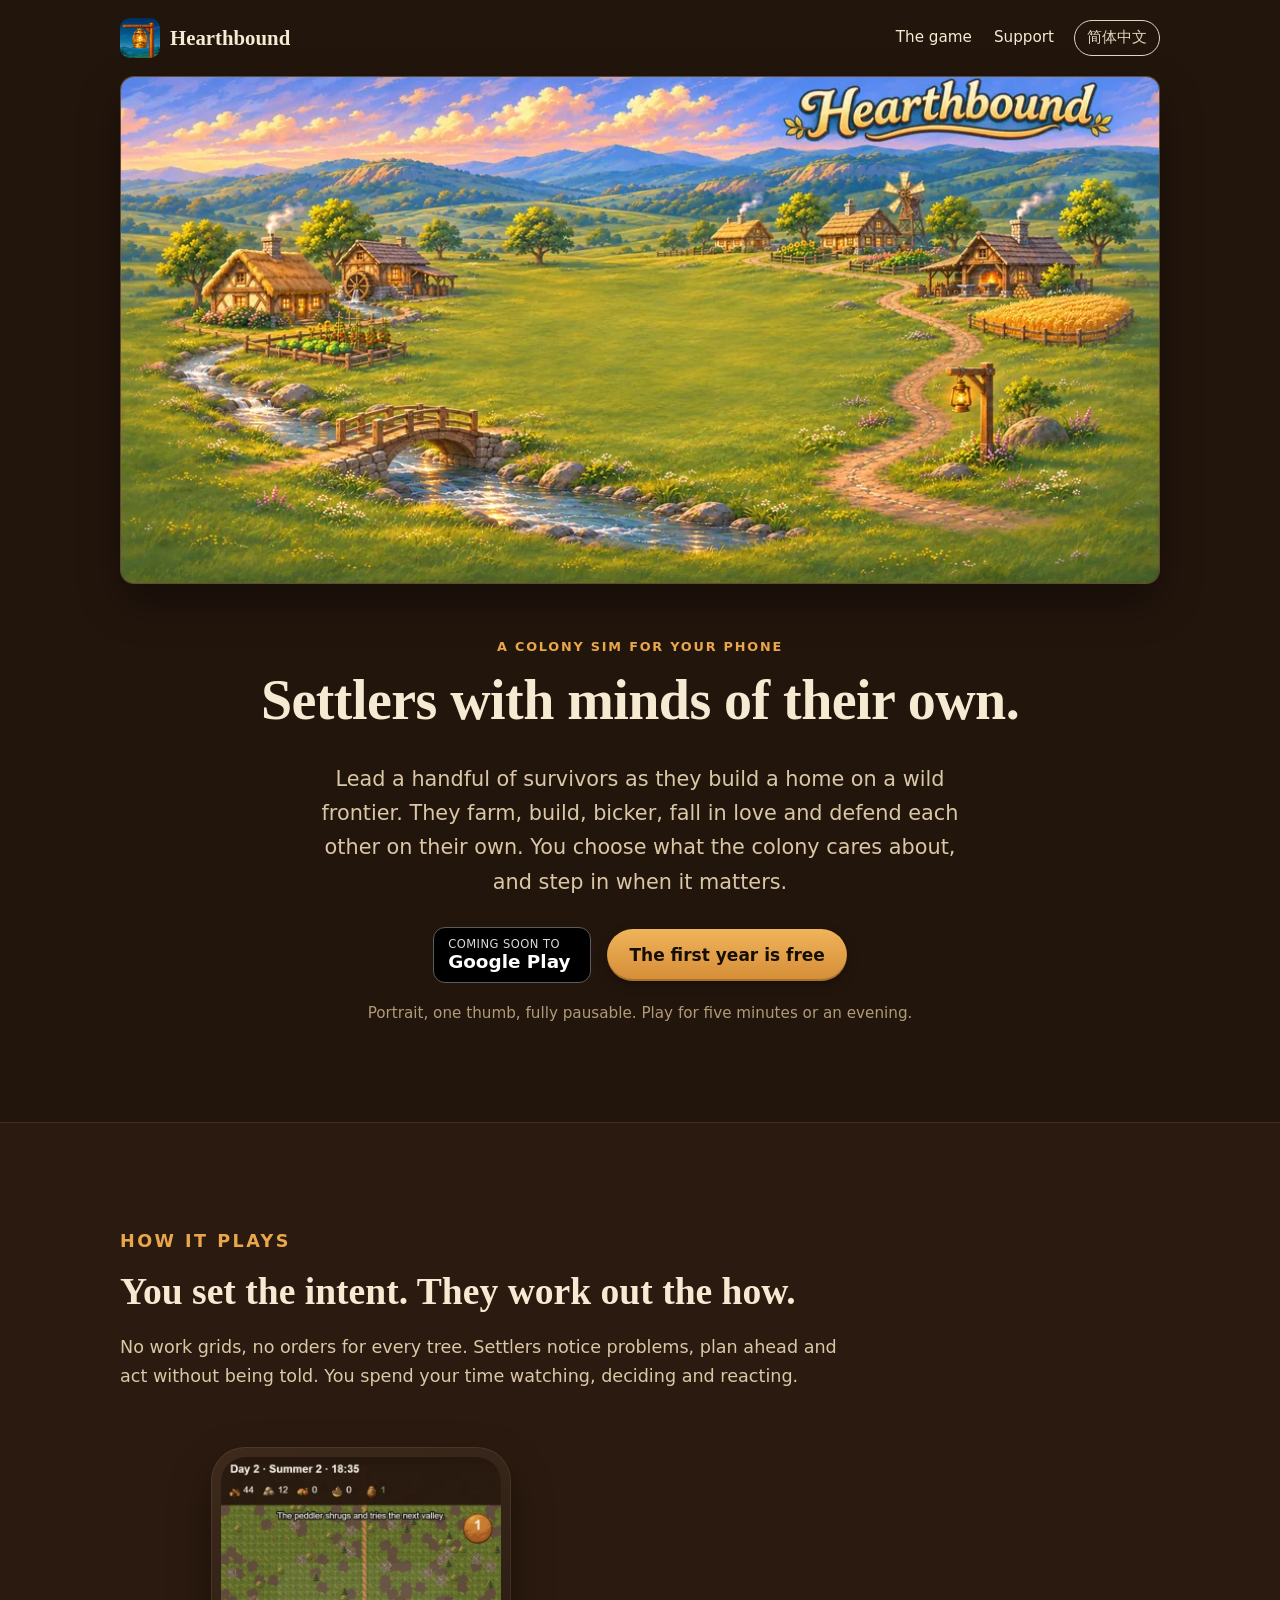
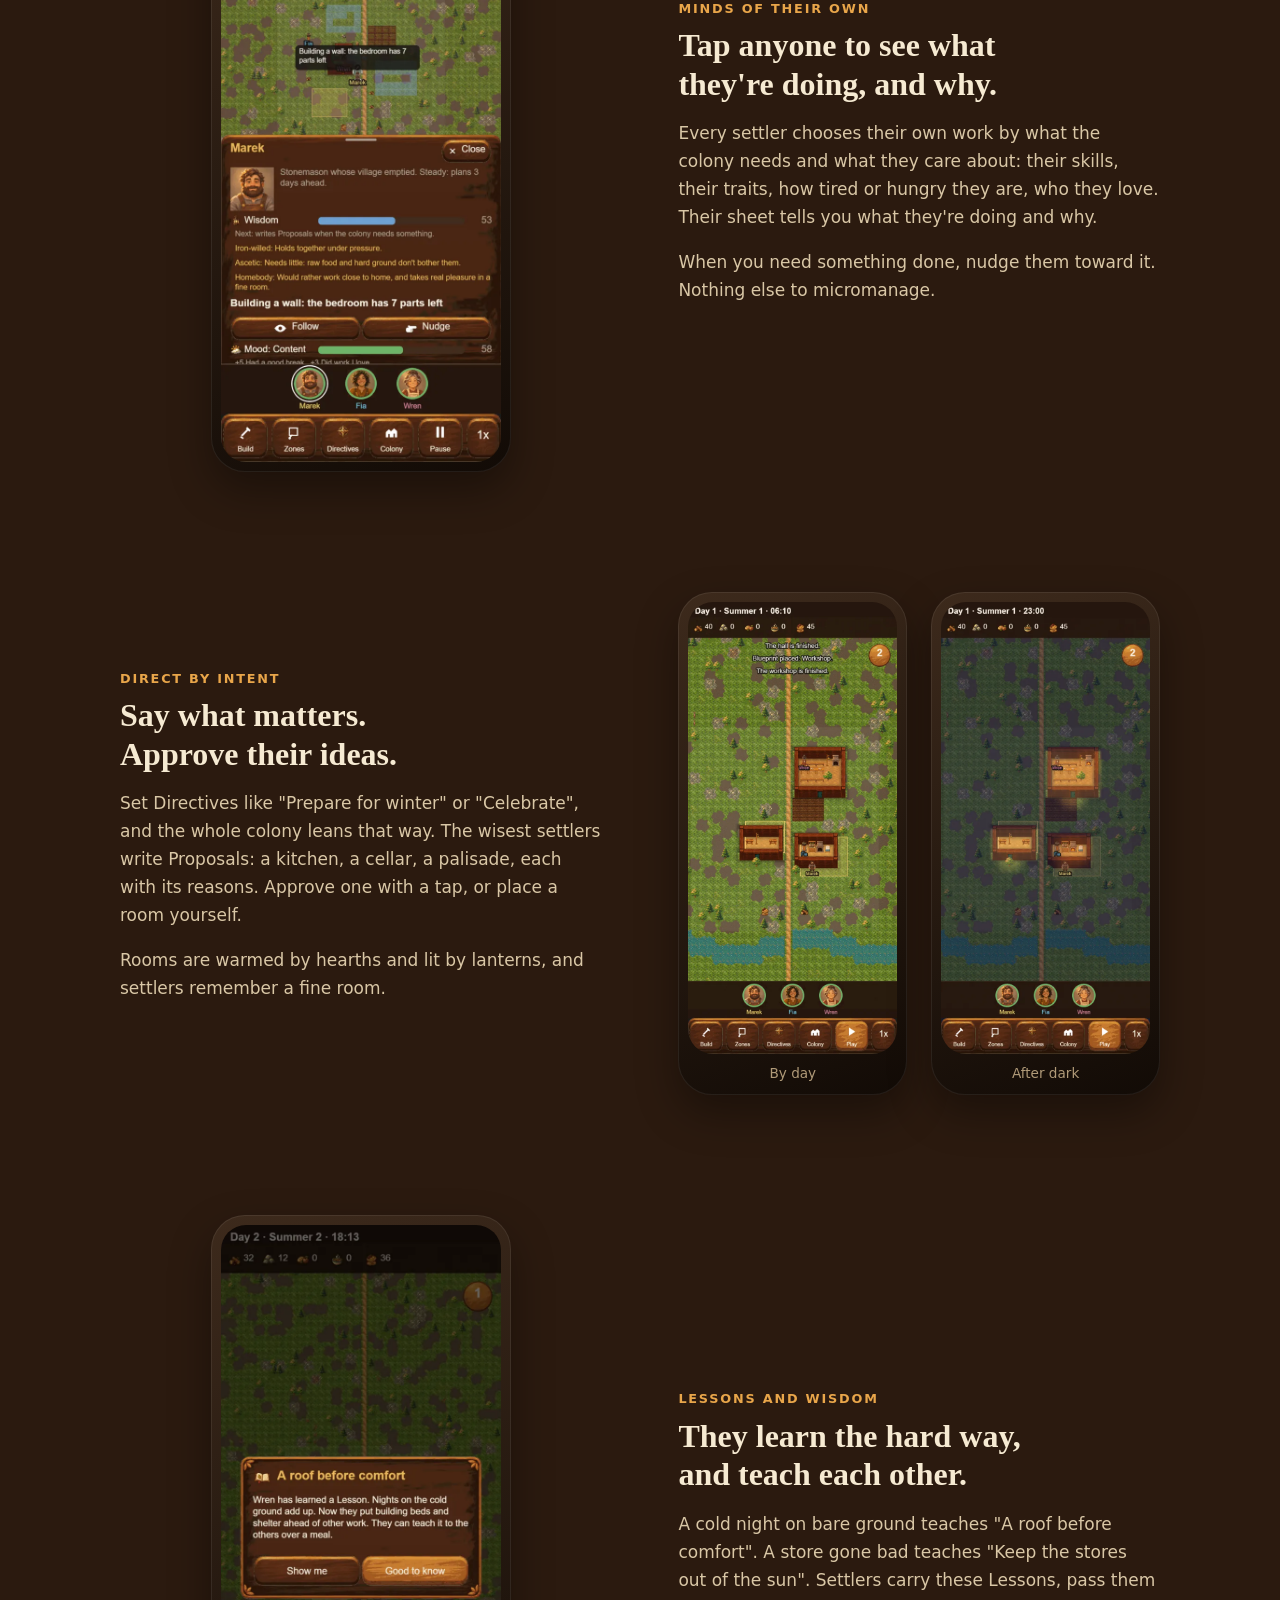
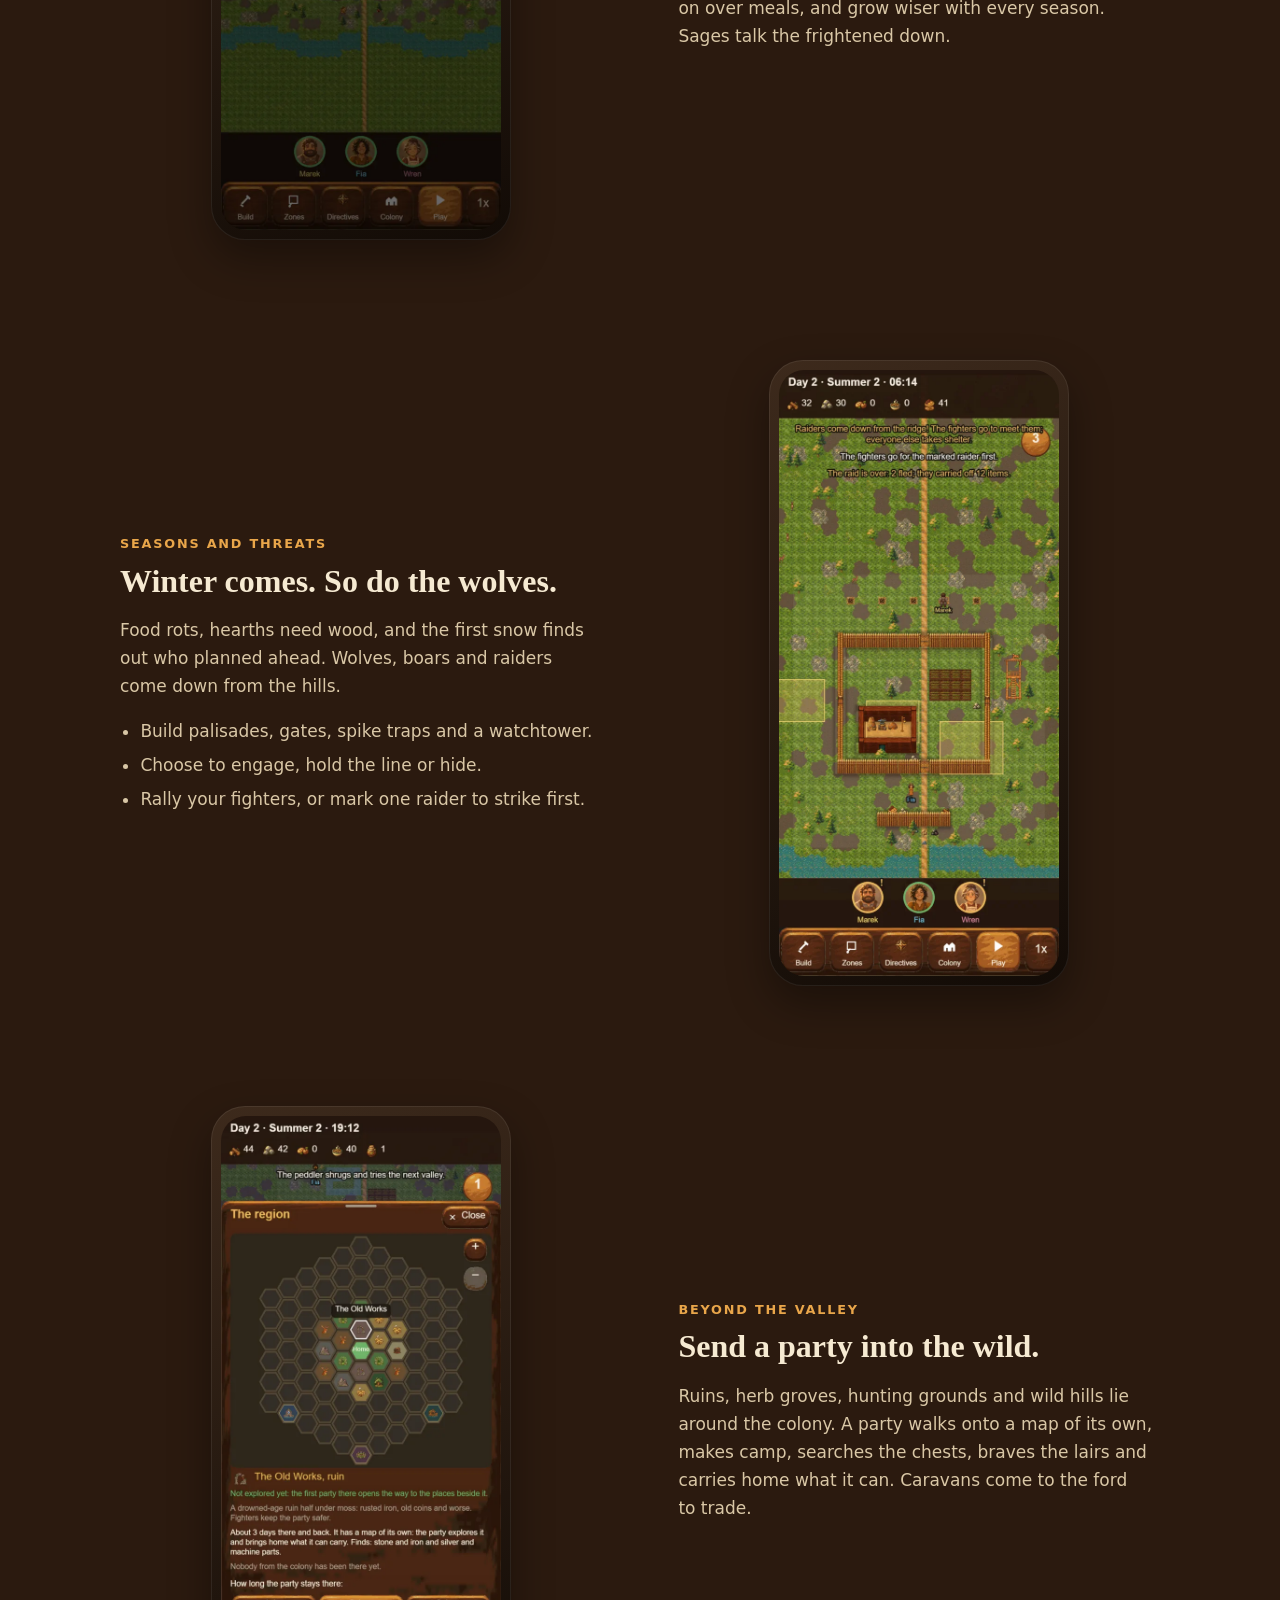
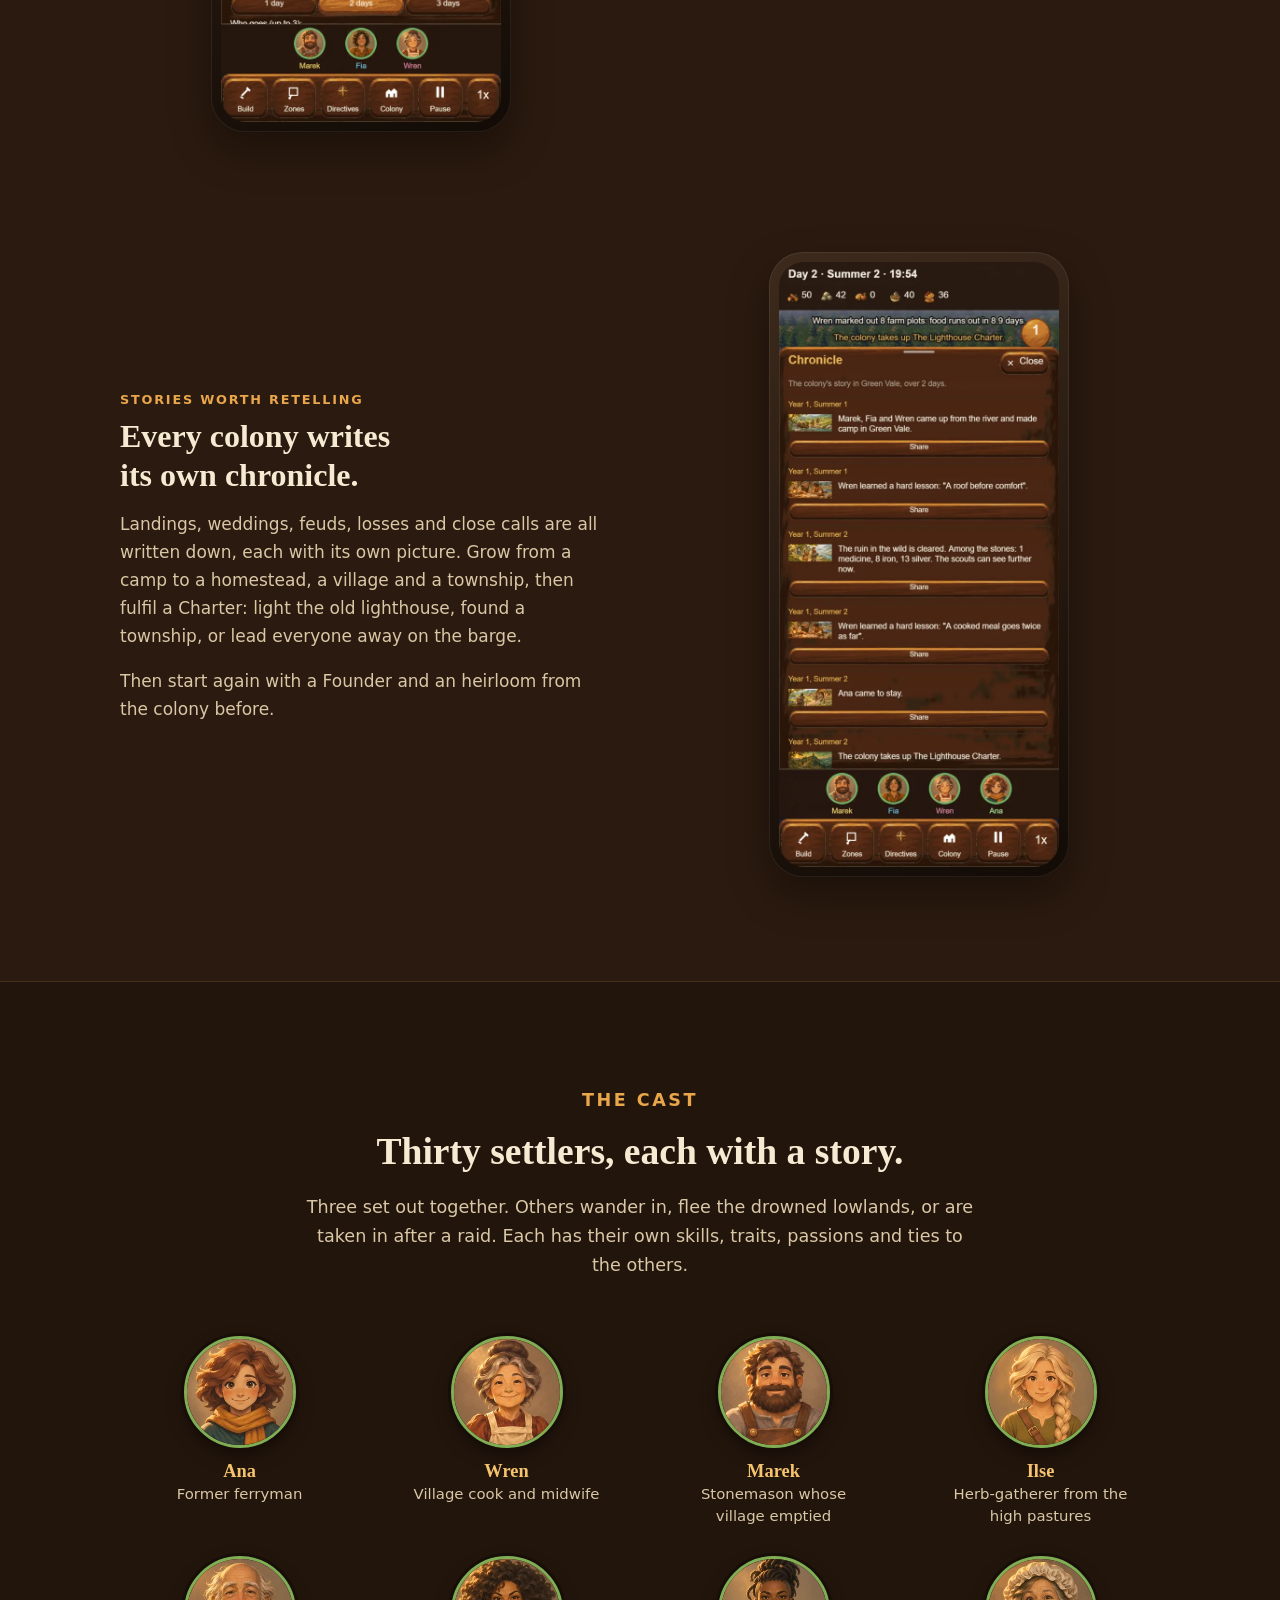
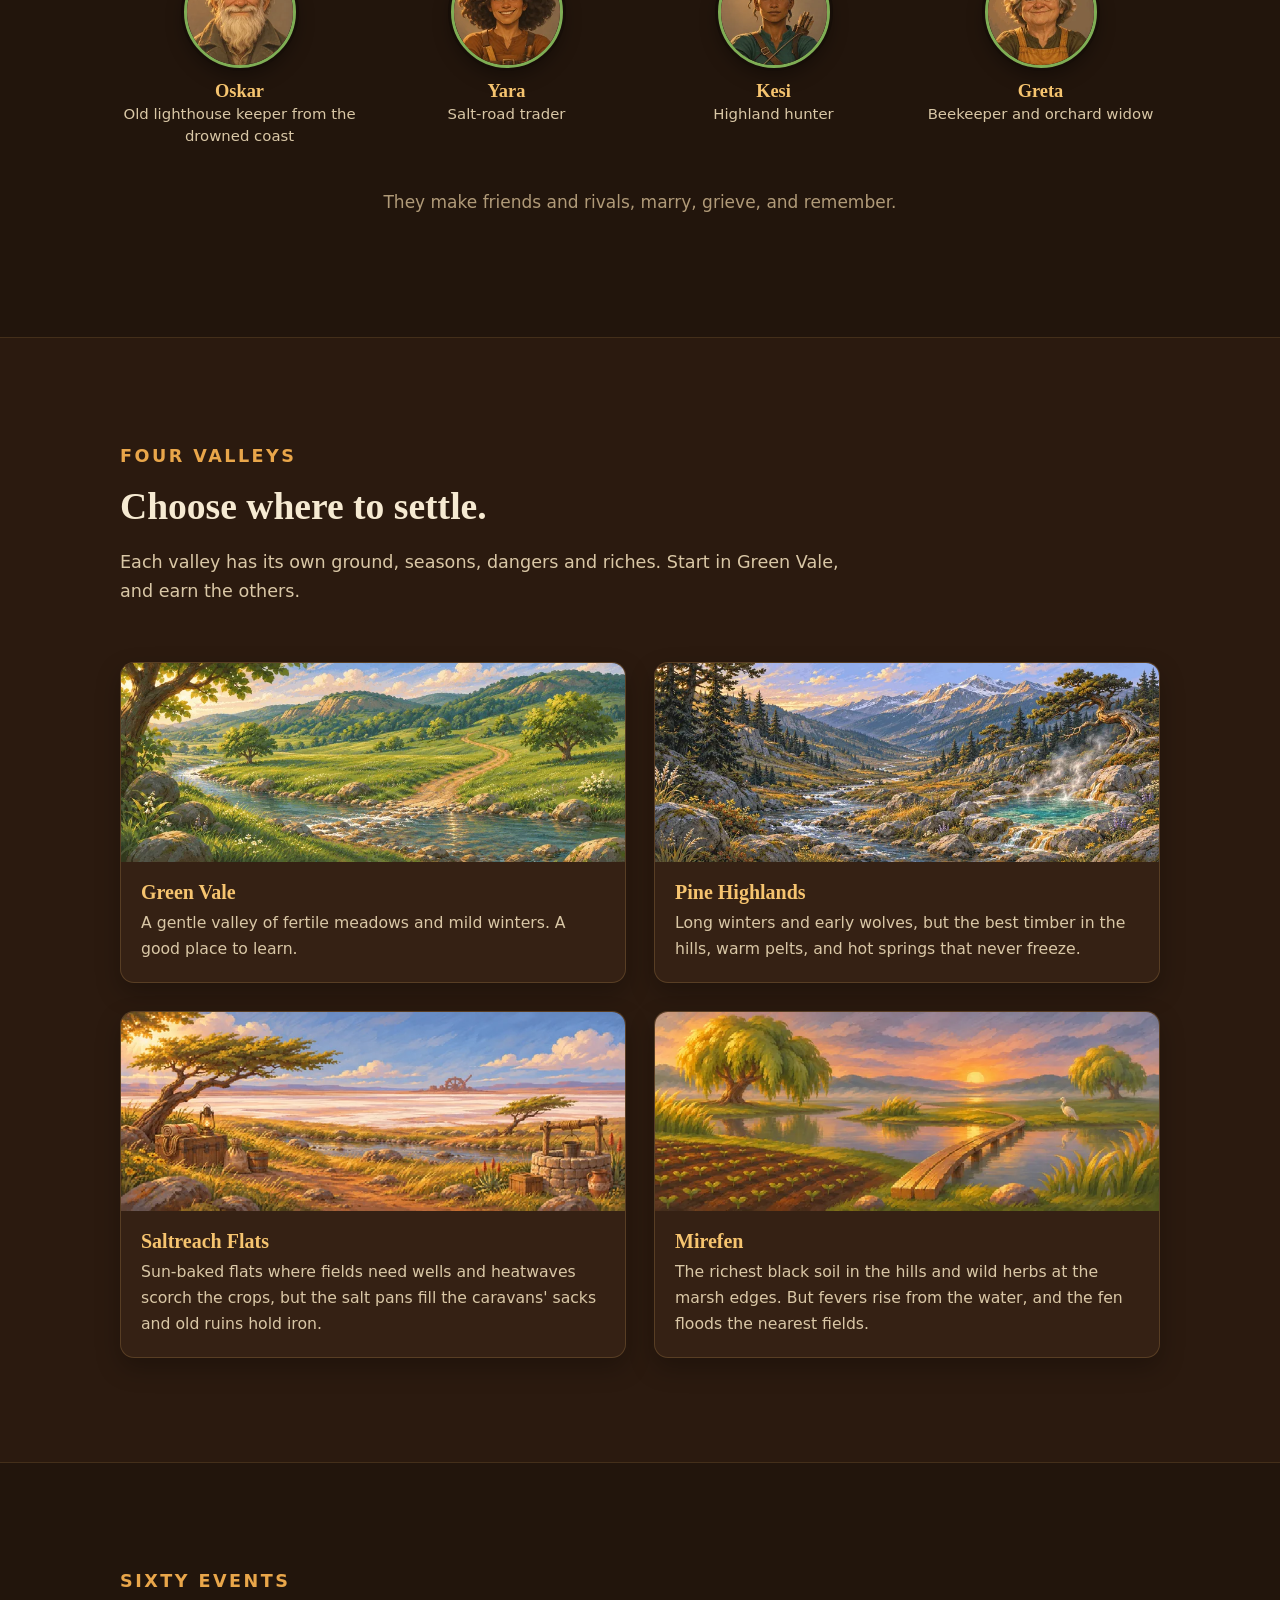
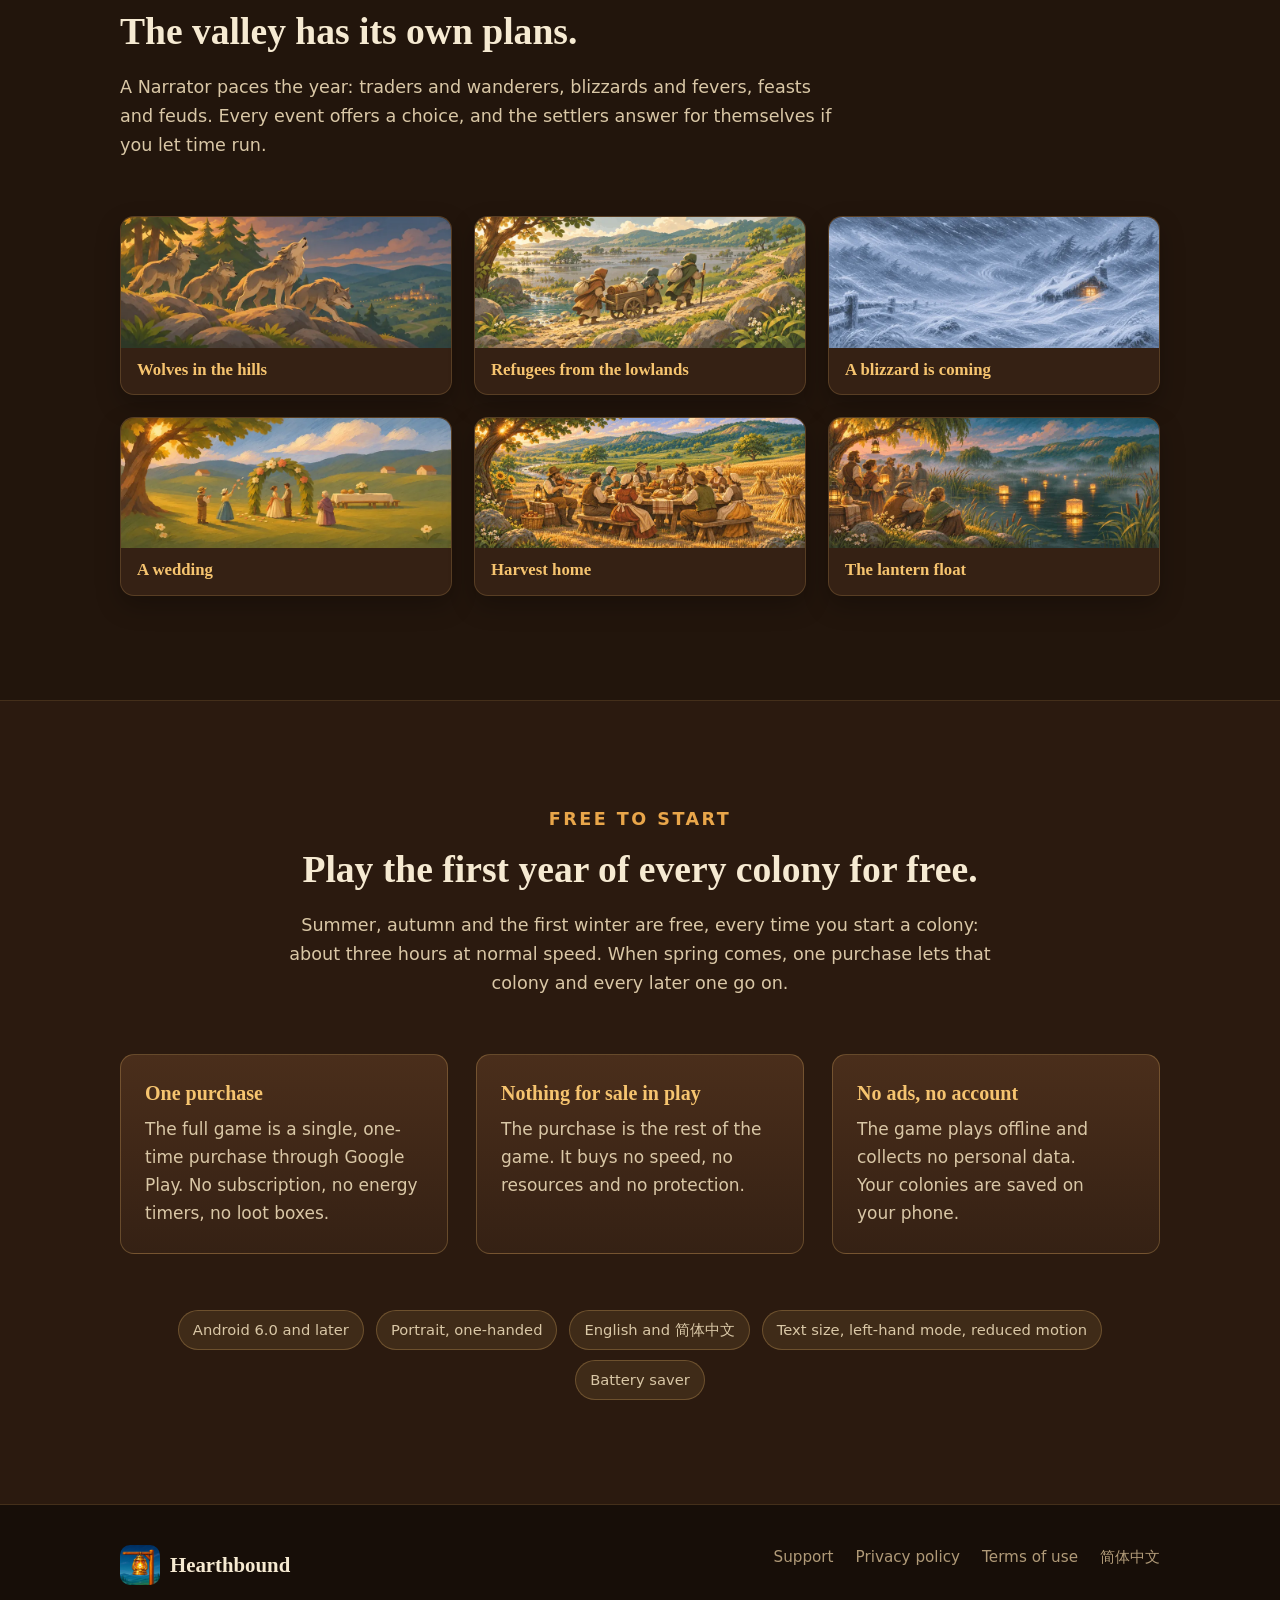
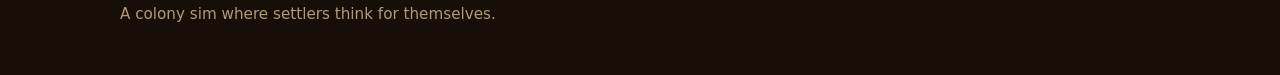
==== index.html @ f1ef21b3 "The Hearthbound website: homepage, support, privacy policy and terms, in English and Chinese Static " ====
<!DOCTYPE html>
<html lang="en">
<head>
  <meta charset="utf-8">
  <meta name="viewport" content="width=device-width, initial-scale=1">
  <title>Hearthbound: a colony sim where settlers think for themselves</title>
  <meta name="description" content="Lead a handful of survivors as they build a home on a wild frontier. They farm, build, bicker, fall in love and defend each other on their own. The first year of every colony is free.">
  <link rel="canonical" href="https://minggamecn.github.io/hearthbound-site/">
  <link rel="alternate" hreflang="en" href="https://minggamecn.github.io/hearthbound-site/">
  <link rel="alternate" hreflang="zh-CN" href="https://minggamecn.github.io/hearthbound-site/zh/">
  <link rel="alternate" hreflang="x-default" href="https://minggamecn.github.io/hearthbound-site/">
  <meta property="og:type" content="website">
  <meta property="og:title" content="Hearthbound">
  <meta property="og:description" content="A colony sim for your phone where settlers think for themselves. The first year of every colony is free.">
  <meta property="og:url" content="https://minggamecn.github.io/hearthbound-site/">
  <meta property="og:image" content="https://minggamecn.github.io/hearthbound-site/assets/og-image.jpg">
  <meta name="twitter:card" content="summary_large_image">
  <meta name="theme-color" content="#22150c">
  <link rel="icon" href="assets/favicon-32.png" sizes="32x32" type="image/png">
  <link rel="apple-touch-icon" href="assets/apple-touch-icon.png">
  <link rel="stylesheet" href="styles.css">
  <script>
    // Chinese-language browsers go to zh/, unless the visitor chose English (?lang=en).
    if (/^zh\b/i.test(navigator.language) && !/[?&]lang=en\b/.test(location.search)) location.replace('zh/');
  </script>
</head>
<body class="home-page">
<a class="skip-link" href="#main-content">Skip to content</a>

<header class="site-header wrap">
  <a class="brand" href="./?lang=en" aria-current="page"><img src="assets/icon-96.png" width="40" height="40" alt="">Hearthbound</a>
  <nav class="header-links" aria-label="Main navigation">
    <a href="#play">The game</a>
    <a href="support/">Support</a>
    <a class="language" lang="zh-CN" href="zh/">简体中文</a>
  </nav>
</header>

<main id="main-content">
  <section class="hero wrap" aria-labelledby="hero-title">
    <figure class="hero-art">
      <img src="assets/hero.webp" width="1024" height="500" fetchpriority="high" alt="A green valley at sunset: thatched cottages, a water mill, a garden, a stream with a stone bridge, and a lantern on a post by a winding path.">
    </figure>
    <div class="hero-copy">
      <p class="eyebrow">A colony sim for your phone</p>
      <h1 id="hero-title">Settlers with minds of their own.</h1>
      <p class="intro">Lead a handful of survivors as they build a home on a wild frontier. They farm, build, bicker, fall in love and defend each other on their own. You choose what the colony cares about, and step in when it matters.</p>
      <div class="cta-row">
        <span class="store-badge" aria-disabled="true"><span><small>Coming soon to</small><strong>Google Play</strong></span></span>
        <a class="button" href="#price">The first year is free</a>
      </div>
      <p class="hero-note">Portrait, one thumb, fully pausable. Play for five minutes or an evening.</p>
    </div>
  </section>

  <section id="play" class="section section-alt" aria-labelledby="play-title">
    <div class="wrap">
      <div class="section-head">
        <p class="eyebrow">How it plays</p>
        <h2 id="play-title">You set the intent. They work out the how.</h2>
        <p>No work grids, no orders for every tree. Settlers notice problems, plan ahead and act without being told. You spend your time watching, deciding and reacting.</p>
      </div>

      <article class="feature">
        <div class="feature-media">
          <figure class="phone"><img src="assets/shots/settler.webp" width="600" height="1298" loading="lazy" alt="Marek's sheet: a stonemason, his Wisdom, his traits, and what he is doing right now."></figure>
        </div>
        <div class="feature-text">
          <p class="eyebrow">Minds of their own</p>
          <h3>Tap anyone to see what they're doing, and why.</h3>
          <p>Every settler chooses their own work by what the colony needs and what they care about: their skills, their traits, how tired or hungry they are, who they love. Their sheet tells you what they're doing and why.</p>
          <p>When you need something done, nudge them toward it. Nothing else to micromanage.</p>
        </div>
      </article>

      <article class="feature flip">
        <div class="feature-media pair">
          <figure class="phone"><img src="assets/shots/colony.webp" width="600" height="1298" loading="lazy" alt="A young colony by day: a hall, a workshop and a kitchen beside a road and a river."><figcaption>By day</figcaption></figure>
          <figure class="phone"><img src="assets/shots/night.webp" width="600" height="1298" loading="lazy" alt="The same colony at night, its rooms lit by lanterns and hearths."><figcaption>After dark</figcaption></figure>
        </div>
        <div class="feature-text">
          <p class="eyebrow">Direct by intent</p>
          <h3>Say what matters. Approve their ideas.</h3>
          <p>Set Directives like "Prepare for winter" or "Celebrate", and the whole colony leans that way. The wisest settlers write Proposals: a kitchen, a cellar, a palisade, each with its reasons. Approve one with a tap, or place a room yourself.</p>
          <p>Rooms are warmed by hearths and lit by lanterns, and settlers remember a fine room.</p>
        </div>
      </article>

      <article class="feature">
        <div class="feature-media">
          <figure class="phone"><img src="assets/shots/lesson.webp" width="600" height="1298" loading="lazy" alt="A Lesson card: Wren has learned 'A roof before comfort' after nights on the cold ground."></figure>
        </div>
        <div class="feature-text">
          <p class="eyebrow">Lessons and Wisdom</p>
          <h3>They learn the hard way, and teach each other.</h3>
          <p>A cold night on bare ground teaches "A roof before comfort". A store gone bad teaches "Keep the stores out of the sun". Settlers carry these Lessons, pass them on over meals, and grow wiser with every season. Sages talk the frightened down.</p>
        </div>
      </article>

      <article class="feature flip">
        <div class="feature-media">
          <figure class="phone"><img src="assets/shots/raid.webp" width="600" height="1298" loading="lazy" alt="A colony inside a palisade ring with a watchtower, just after a raid."></figure>
        </div>
        <div class="feature-text">
          <p class="eyebrow">Seasons and threats</p>
          <h3>Winter comes. So do the wolves.</h3>
          <p>Food rots, hearths need wood, and the first snow finds out who planned ahead. Wolves, boars and raiders come down from the hills.</p>
          <ul>
            <li>Build palisades, gates, spike traps and a watchtower.</li>
            <li>Choose to engage, hold the line or hide.</li>
            <li>Rally your fighters, or mark one raider to strike first.</li>
          </ul>
        </div>
      </article>

      <article class="feature">
        <div class="feature-media">
          <figure class="phone"><img src="assets/shots/region.webp" width="600" height="1298" loading="lazy" alt="The region map: hexes of ruins, groves and hunting grounds around the colony."></figure>
        </div>
        <div class="feature-text">
          <p class="eyebrow">Beyond the valley</p>
          <h3>Send a party into the wild.</h3>
          <p>Ruins, herb groves, hunting grounds and wild hills lie around the colony. A party walks onto a map of its own, makes camp, searches the chests, braves the lairs and carries home what it can. Caravans come to the ford to trade.</p>
        </div>
      </article>

      <article class="feature flip">
        <div class="feature-media">
          <figure class="phone"><img src="assets/shots/chronicle.webp" width="600" height="1298" loading="lazy" alt="The colony's chronicle: the landing, Lessons learned, a ruin cleared, a newcomer, a Charter taken up."></figure>
        </div>
        <div class="feature-text">
          <p class="eyebrow">Stories worth retelling</p>
          <h3>Every colony writes its own chronicle.</h3>
          <p>Landings, weddings, feuds, losses and close calls are all written down, each with its own picture. Grow from a camp to a homestead, a village and a township, then fulfil a Charter: light the old lighthouse, found a township, or lead everyone away on the barge.</p>
          <p>Then start again with a Founder and an heirloom from the colony before.</p>
        </div>
      </article>
    </div>
  </section>

  <section class="section" aria-labelledby="settlers-title">
    <div class="wrap">
      <div class="section-head center">
        <p class="eyebrow">The cast</p>
        <h2 id="settlers-title">Thirty settlers, each with a story.</h2>
        <p>Three set out together. Others wander in, flee the drowned lowlands, or are taken in after a raid. Each has their own skills, traits, passions and ties to the others.</p>
      </div>
      <ul class="settler-grid">
        <li class="settler"><img src="assets/settlers/settler-01.webp" width="192" height="192" loading="lazy" alt=""><h3>Ana</h3><p>Former ferryman</p></li>
        <li class="settler"><img src="assets/settlers/settler-03.webp" width="192" height="192" loading="lazy" alt=""><h3>Wren</h3><p>Village cook and midwife</p></li>
        <li class="settler"><img src="assets/settlers/settler-04.webp" width="192" height="192" loading="lazy" alt=""><h3>Marek</h3><p>Stonemason whose village emptied</p></li>
        <li class="settler"><img src="assets/settlers/settler-05.webp" width="192" height="192" loading="lazy" alt=""><h3>Ilse</h3><p>Herb-gatherer from the high pastures</p></li>
        <li class="settler"><img src="assets/settlers/settler-08.webp" width="192" height="192" loading="lazy" alt=""><h3>Oskar</h3><p>Old lighthouse keeper from the drowned coast</p></li>
        <li class="settler"><img src="assets/settlers/settler-09.webp" width="192" height="192" loading="lazy" alt=""><h3>Yara</h3><p>Salt-road trader</p></li>
        <li class="settler"><img src="assets/settlers/settler-11.webp" width="192" height="192" loading="lazy" alt=""><h3>Kesi</h3><p>Highland hunter</p></li>
        <li class="settler"><img src="assets/settlers/settler-16.webp" width="192" height="192" loading="lazy" alt=""><h3>Greta</h3><p>Beekeeper and orchard widow</p></li>
      </ul>
      <p class="settlers-note">They make friends and rivals, marry, grieve, and remember.</p>
    </div>
  </section>

  <section class="section section-alt" aria-labelledby="valleys-title">
    <div class="wrap">
      <div class="section-head">
        <p class="eyebrow">Four valleys</p>
        <h2 id="valleys-title">Choose where to settle.</h2>
        <p>Each valley has its own ground, seasons, dangers and riches. Start in Green Vale, and earn the others.</p>
      </div>
      <div class="card-grid">
        <figure class="card"><img src="assets/art/biome-green-vale.webp" width="834" height="330" loading="lazy" alt=""><figcaption class="card-body"><h3>Green Vale</h3><p>A gentle valley of fertile meadows and mild winters. A good place to learn.</p></figcaption></figure>
        <figure class="card"><img src="assets/art/biome-pine-highlands.webp" width="834" height="330" loading="lazy" alt=""><figcaption class="card-body"><h3>Pine Highlands</h3><p>Long winters and early wolves, but the best timber in the hills, warm pelts, and hot springs that never freeze.</p></figcaption></figure>
        <figure class="card"><img src="assets/art/biome-saltreach-flats.webp" width="834" height="330" loading="lazy" alt=""><figcaption class="card-body"><h3>Saltreach Flats</h3><p>Sun-baked flats where fields need wells and heatwaves scorch the crops, but the salt pans fill the caravans' sacks and old ruins hold iron.</p></figcaption></figure>
        <figure class="card"><img src="assets/art/biome-mirefen.webp" width="834" height="330" loading="lazy" alt=""><figcaption class="card-body"><h3>Mirefen</h3><p>The richest black soil in the hills and wild herbs at the marsh edges. But fevers rise from the water, and the fen floods the nearest fields.</p></figcaption></figure>
      </div>
    </div>
  </section>

  <section class="section" aria-labelledby="events-title">
    <div class="wrap">
      <div class="section-head">
        <p class="eyebrow">Sixty events</p>
        <h2 id="events-title">The valley has its own plans.</h2>
        <p>A Narrator paces the year: traders and wanderers, blizzards and fevers, feasts and feuds. Every event offers a choice, and the settlers answer for themselves if you let time run.</p>
      </div>
      <div class="event-grid">
        <figure class="card"><img src="assets/art/event-wolves.webp" width="834" height="330" loading="lazy" alt=""><figcaption class="card-body"><h3>Wolves in the hills</h3></figcaption></figure>
        <figure class="card"><img src="assets/art/event-refugees.webp" width="834" height="330" loading="lazy" alt=""><figcaption class="card-body"><h3>Refugees from the lowlands</h3></figcaption></figure>
        <figure class="card"><img src="assets/art/event-blizzard.webp" width="834" height="330" loading="lazy" alt=""><figcaption class="card-body"><h3>A blizzard is coming</h3></figcaption></figure>
        <figure class="card"><img src="assets/art/event-wedding.webp" width="834" height="330" loading="lazy" alt=""><figcaption class="card-body"><h3>A wedding</h3></figcaption></figure>
        <figure class="card"><img src="assets/art/event-harvesthome.webp" width="834" height="330" loading="lazy" alt=""><figcaption class="card-body"><h3>Harvest home</h3></figcaption></figure>
        <figure class="card"><img src="assets/art/event-lanternfloat.webp" width="834" height="330" loading="lazy" alt=""><figcaption class="card-body"><h3>The lantern float</h3></figcaption></figure>
      </div>
    </div>
  </section>

  <section id="price" class="section section-alt" aria-labelledby="price-title">
    <div class="wrap">
      <div class="section-head center">
        <p class="eyebrow">Free to start</p>
        <h2 id="price-title">Play the first year of every colony for free.</h2>
        <p>Summer, autumn and the first winter are free, every time you start a colony: about three hours at normal speed. When spring comes, one purchase lets that colony and every later one go on.</p>
      </div>
      <div class="price-panel">
        <div class="price-item"><h3>One purchase</h3><p>The full game is a single, one-time purchase through Google Play. No subscription, no energy timers, no loot boxes.</p></div>
        <div class="price-item"><h3>Nothing for sale in play</h3><p>The purchase is the rest of the game. It buys no speed, no resources and no protection.</p></div>
        <div class="price-item"><h3>No ads, no account</h3><p>The game plays offline and collects no personal data. Your colonies are saved on your phone.</p></div>
      </div>
      <ul class="facts" aria-label="At a glance">
        <li>Android 6.0 and later</li>
        <li>Portrait, one-handed</li>
        <li>English and 简体中文</li>
        <li>Text size, left-hand mode, reduced motion</li>
        <li>Battery saver</li>
      </ul>
    </div>
  </section>
</main>

<footer class="home-footer">
  <div class="wrap">
    <div>
      <a class="brand" href="./?lang=en"><img src="assets/icon-96.png" width="40" height="40" alt="">Hearthbound</a>
      <p>A colony sim where settlers think for themselves.</p>
    </div>
    <nav class="site-links" aria-label="Help and policies">
      <a href="support/">Support</a>
      <a href="privacy/">Privacy policy</a>
      <a href="terms/">Terms of use</a>
      <a lang="zh-CN" href="zh/">简体中文</a>
    </nav>
  </div>
</footer>
</body>
</html>
---- styles.css ----
/* Hearthbound website. One stylesheet for every page: the homepage in the game's dark wood, and the
   document pages (support, privacy, terms) on parchment, with a dark variant. */

:root {
  --wood-950: #170e08;
  --wood-900: #22150c;
  --wood-850: #2b1a0f;
  --wood-800: #352114;
  --wood-700: #4a2e1b;
  --wood-600: #6a4226;
  --amber: #e9a64a;
  --amber-bright: #f6c46f;
  --amber-deep: #b8742a;
  --cream: #f6ead2;
  --cream-dim: #d9c7a6;
  --cream-faint: #b09a78;
  --leaf: #7fae55;
  --river: #4f9aa6;

  --paper: #fbf5e8;
  --paper-2: #f3e8d2;
  --paper-line: #e1d0b0;
  --ink: #2b1d12;
  --ink-soft: #5b4532;
  --link: #8a4b14;
  --link-hover: #5e300a;

  --serif: "Iowan Old Style", "Palatino Linotype", Palatino, "Book Antiqua", Georgia, "Songti SC", "Noto Serif CJK SC", "Source Han Serif SC", SimSun, serif;
  --sans: system-ui, -apple-system, "Segoe UI", Roboto, "Helvetica Neue", Arial, "PingFang SC", "Hiragino Sans GB", "Microsoft YaHei", "Noto Sans CJK SC", sans-serif;

  --radius: 14px;
  --radius-sm: 9px;
  --shadow: 0 18px 40px rgba(0, 0, 0, 0.35);
  --gutter: clamp(16px, 4vw, 40px);
  --max: 1120px;
}

*,
*::before,
*::after { box-sizing: border-box; }

html { -webkit-text-size-adjust: 100%; text-size-adjust: 100%; scroll-behavior: smooth; }
@media (prefers-reduced-motion: reduce) { html { scroll-behavior: auto; } }

body {
  margin: 0;
  font-family: var(--sans);
  font-size: 1.0625rem;
  line-height: 1.65;
  overflow-wrap: break-word;
}

img { max-width: 100%; height: auto; display: block; }

h1, h2, h3 { font-family: var(--serif); line-height: 1.2; margin: 0 0 0.5em; font-weight: 700; text-wrap: balance; }
p, li, dd { text-wrap: pretty; }
h1 { font-size: clamp(2.1rem, 5.2vw, 3.5rem); letter-spacing: -0.01em; }
h2 { font-size: clamp(1.6rem, 3.4vw, 2.35rem); }
h3 { font-size: 1.25rem; }
p { margin: 0 0 1em; }

a { color: inherit; text-underline-offset: 0.18em; }

:focus-visible { outline: 3px solid var(--amber-bright); outline-offset: 3px; border-radius: 4px; }

.skip-link {
  position: absolute;
  left: 12px;
  top: -100px;
  z-index: 10;
  padding: 10px 16px;
  background: var(--amber);
  color: var(--wood-950);
  font-weight: 700;
  border-radius: var(--radius-sm);
  text-decoration: none;
}
.skip-link:focus { top: 12px; }

.eyebrow {
  font-family: var(--sans);
  font-size: 0.8rem;
  font-weight: 700;
  letter-spacing: 0.14em;
  text-transform: uppercase;
  margin: 0 0 0.75em;
}
:lang(zh-CN) .eyebrow { letter-spacing: 0.08em; font-size: 0.9rem; }

.wrap { width: 100%; max-width: var(--max); margin: 0 auto; padding: 0 var(--gutter); }

/* ------------------------------------------------------------------ header, shared */

.site-header {
  display: flex;
  align-items: center;
  justify-content: space-between;
  gap: 16px;
  padding-top: 18px;
  padding-bottom: 18px;
}

.brand {
  display: inline-flex;
  align-items: center;
  gap: 10px;
  font-family: var(--serif);
  font-weight: 700;
  font-size: 1.3rem;
  text-decoration: none;
  white-space: nowrap;
}
.brand img { width: 40px; height: 40px; border-radius: 10px; }

.header-links { display: flex; align-items: center; gap: 6px 18px; flex-wrap: wrap; justify-content: flex-end; font-size: 0.95rem; }
.header-links a { text-decoration: none; padding: 6px 2px; }
.header-links a:hover { text-decoration: underline; }
.header-links .language {
  border: 1px solid currentColor;
  border-radius: 999px;
  padding: 4px 12px;
  opacity: 0.9;
}
.header-links .language:hover { text-decoration: none; opacity: 1; }

/* ------------------------------------------------------------------ homepage */

.home-page {
  background: var(--wood-900);
  color: var(--cream);
}
.home-page a:hover { color: var(--amber-bright); }
.home-page .eyebrow { color: var(--amber); }

.home-page .site-header { position: relative; z-index: 2; }

.hero { padding-bottom: clamp(40px, 7vw, 80px); }
.hero-art {
  margin: 0 auto;
  max-width: 1100px;
  border-radius: var(--radius);
  overflow: hidden;
  box-shadow: var(--shadow);
  border: 1px solid rgba(246, 196, 111, 0.25);
  background: var(--wood-800);
  aspect-ratio: 1024 / 500;
}
.hero-art img { width: 100%; height: 100%; object-fit: cover; }

.hero-copy {
  max-width: 780px;
  margin: clamp(28px, 5vw, 52px) auto 0;
  text-align: center;
}
.hero-copy h1 { color: var(--cream); }
.hero-copy .intro { font-size: clamp(1.1rem, 2.2vw, 1.3rem); color: var(--cream-dim); max-width: 640px; margin-left: auto; margin-right: auto; }

.cta-row { display: flex; flex-wrap: wrap; gap: 12px 16px; justify-content: center; align-items: center; margin-top: 28px; }

.store-badge {
  display: inline-flex;
  align-items: center;
  gap: 12px;
  padding: 10px 20px 10px 14px;
  border-radius: 12px;
  background: #000;
  color: #fff;
  border: 1px solid #5c5c5c;
  text-decoration: none;
  line-height: 1.15;
  text-align: left;
}
.store-badge svg { width: 28px; height: 30px; flex: none; }
.store-badge small { display: block; font-size: 0.72rem; letter-spacing: 0.04em; text-transform: uppercase; opacity: 0.85; }
.store-badge strong { display: block; font-size: 1.15rem; font-weight: 600; }
.store-badge[aria-disabled="true"] { cursor: default; }
.home-page a.store-badge:hover { color: #fff; border-color: #9a9a9a; }

.button {
  display: inline-block;
  padding: 12px 22px;
  border-radius: 999px;
  background: linear-gradient(#f0b45a, #d48d36);
  color: var(--wood-950);
  font-weight: 700;
  text-decoration: none;
  box-shadow: inset 0 -2px 0 rgba(0, 0, 0, 0.2), 0 4px 12px rgba(0, 0, 0, 0.25);
}
.home-page a.button:hover { color: var(--wood-950); filter: brightness(1.06); }
.quiet-link { color: var(--cream-dim); font-weight: 600; }

.hero-note { margin-top: 18px; font-size: 0.95rem; color: var(--cream-faint); }

.section { padding: clamp(56px, 9vw, 104px) 0; }
.section-alt { background: var(--wood-850); border-top: 1px solid rgba(246, 196, 111, 0.12); border-bottom: 1px solid rgba(246, 196, 111, 0.12); }
.section-head { max-width: 720px; margin-bottom: clamp(32px, 5vw, 56px); }
.section-head.center { margin-left: auto; margin-right: auto; text-align: center; }
.section-head p { color: var(--cream-dim); font-size: 1.1rem; }

/* Feature rows: phone screenshot beside text, alternating sides on wide screens. */
.feature {
  display: grid;
  grid-template-columns: minmax(0, 1fr) minmax(0, 1fr);
  gap: clamp(28px, 6vw, 80px);
  align-items: center;
}
.feature + .feature { margin-top: clamp(64px, 10vw, 120px); }
.feature.flip .feature-media { order: 2; }
.feature-text h3 { font-size: clamp(1.5rem, 3vw, 2rem); color: var(--cream); }
.feature-text p { color: var(--cream-dim); }
.feature-text .eyebrow { margin-bottom: 0.6em; }
.feature-text ul { margin: 0; padding-left: 1.2em; color: var(--cream-dim); }
.feature-text li + li { margin-top: 0.35em; }

.feature-media { display: flex; justify-content: center; gap: clamp(12px, 3vw, 24px); }

.phone {
  margin: 0;
  width: min(300px, 100%);
  padding: 10px;
  border-radius: 34px;
  background: linear-gradient(160deg, #3d2a1c, #120b06);
  box-shadow: var(--shadow), inset 0 0 0 1px rgba(255, 255, 255, 0.07);
}
.phone img { border-radius: 25px; width: 100%; aspect-ratio: 600 / 1298; object-fit: cover; background: var(--wood-800); }
.phone figcaption { text-align: center; font-size: 0.85rem; color: var(--cream-faint); padding-top: 8px; }
.feature-media.pair .phone { width: min(240px, 48%); }

/* Settlers */
.settler-grid {
  list-style: none;
  margin: 0;
  padding: 0;
  display: grid;
  grid-template-columns: repeat(4, minmax(0, 1fr));
  gap: clamp(16px, 3vw, 28px);
}
.settler { text-align: center; }
.settler img {
  width: 112px;
  height: 112px;
  margin: 0 auto 12px;
  border-radius: 50%;
  border: 3px solid var(--leaf);
  box-shadow: 0 0 0 3px var(--wood-950), 0 8px 18px rgba(0, 0, 0, 0.35);
  background: var(--wood-700);
}
.settler h3 { font-size: 1.15rem; margin-bottom: 0.15em; color: var(--amber-bright); }
.settler p { font-size: 0.93rem; color: var(--cream-dim); margin: 0; line-height: 1.45; }
.settlers-note { text-align: center; margin-top: clamp(28px, 4vw, 40px); color: var(--cream-faint); }

/* Valleys and events: banner cards. */
.card-grid { display: grid; grid-template-columns: repeat(2, minmax(0, 1fr)); gap: clamp(18px, 3vw, 28px); }
.card {
  margin: 0;
  border-radius: var(--radius);
  overflow: hidden;
  background: var(--wood-800);
  border: 1px solid rgba(246, 196, 111, 0.18);
  box-shadow: 0 10px 24px rgba(0, 0, 0, 0.25);
}
.card img { width: 100%; aspect-ratio: 834 / 330; object-fit: cover; }
.card-body { padding: 18px 20px 20px; }
.card-body h3 { color: var(--amber-bright); margin-bottom: 0.3em; }
.card-body p { color: var(--cream-dim); margin: 0; font-size: 0.98rem; }

.event-grid { display: grid; grid-template-columns: repeat(3, minmax(0, 1fr)); gap: clamp(14px, 2.4vw, 22px); }
.event-grid .card-body { padding: 12px 16px 14px; }
.event-grid .card-body h3 { font-size: 1.05rem; margin: 0; }

/* Price panel */
.price-panel {
  display: grid;
  grid-template-columns: repeat(3, minmax(0, 1fr));
  gap: clamp(16px, 3vw, 28px);
}
.price-item {
  padding: 26px 24px;
  border-radius: var(--radius);
  background: linear-gradient(180deg, var(--wood-700), var(--wood-800));
  border: 1px solid rgba(246, 196, 111, 0.25);
}
.price-item h3 { color: var(--amber-bright); }
.price-item p { color: var(--cream-dim); margin: 0; }

.facts {
  list-style: none;
  margin: clamp(36px, 5vw, 56px) 0 0;
  padding: 0;
  display: flex;
  flex-wrap: wrap;
  justify-content: center;
  gap: 10px 12px;
}
.facts li {
  padding: 7px 14px;
  border-radius: 999px;
  background: rgba(246, 196, 111, 0.1);
  border: 1px solid rgba(246, 196, 111, 0.25);
  color: var(--cream-dim);
  font-size: 0.92rem;
}

.home-footer {
  padding: 40px 0 48px;
  background: var(--wood-950);
  color: var(--cream-faint);
  font-size: 0.95rem;
}
.home-footer .wrap { display: flex; flex-wrap: wrap; gap: 20px 40px; justify-content: space-between; align-items: flex-start; }
.home-footer .brand { color: var(--cream); }
.home-footer p { margin: 8px 0 0; }

.site-links { display: flex; flex-wrap: wrap; gap: 6px 22px; }
.site-links a { text-decoration: none; }
.site-links a:hover { text-decoration: underline; }
.site-links a[aria-current="page"] { font-weight: 700; text-decoration: underline; text-decoration-thickness: 2px; }

/* ------------------------------------------------------------------ document pages */

.document-page {
  background: var(--paper);
  color: var(--ink);
}
.document-page a { color: var(--link); }
.document-page a:hover { color: var(--link-hover); }
.document-page a.button,
.document-page a.button:hover { color: var(--wood-950); }
.document-page .brand { color: var(--ink); }
.document-page .eyebrow { color: var(--amber-deep); }
.document-page .header-links a { color: var(--ink); }

.page-top {
  background: var(--wood-900);
  color: var(--cream);
  border-bottom: 4px solid var(--amber-deep);
}
.page-top .brand,
.page-top .header-links a { color: var(--cream); }
.page-top .header-links a:hover { color: var(--amber-bright); }

.page-nav {
  padding-bottom: 14px;
  font-size: 0.95rem;
}
.page-top .page-nav a { color: var(--cream-dim); }
.page-top .page-nav a[aria-current="page"] { color: var(--amber-bright); }

.document-layout {
  display: grid;
  grid-template-columns: minmax(0, 1fr) 260px;
  grid-template-areas: "heading heading" "body contents";
  gap: 0 56px;
  padding-top: clamp(32px, 5vw, 56px);
  padding-bottom: clamp(48px, 6vw, 72px);
}
.page-heading { grid-area: heading; max-width: 760px; margin-bottom: 32px; }
.page-heading h1 { font-size: clamp(2rem, 4.4vw, 2.9rem); }
.page-heading .intro { font-size: 1.15rem; color: var(--ink-soft); }
.policy-date { font-size: 0.92rem; color: var(--ink-soft); margin: 0; }

.contents {
  grid-area: contents;
  align-self: start;
  position: sticky;
  top: 24px;
  padding: 18px 20px;
  border-radius: var(--radius-sm);
  background: var(--paper-2);
  border: 1px solid var(--paper-line);
  font-size: 0.93rem;
}
.contents h2 { font-family: var(--sans); font-size: 0.8rem; letter-spacing: 0.12em; text-transform: uppercase; color: var(--ink-soft); margin-bottom: 0.6em; }
.contents ol { list-style: none; margin: 0; padding: 0; }
.contents li + li { margin-top: 0.4em; }
.contents a { text-decoration: none; }
.contents a:hover { text-decoration: underline; }

.document-body { grid-area: body; max-width: 760px; }
.document-body section { scroll-margin-top: 20px; }
.document-body section + section { margin-top: 2.2em; padding-top: 2.2em; border-top: 1px solid var(--paper-line); }
.document-body h2 { font-size: 1.5rem; }
.document-body h3 { font-size: 1.12rem; margin-top: 1.4em; }
.document-body ul { padding-left: 1.25em; margin: 0 0 1em; }
.document-body li + li { margin-top: 0.45em; }
.document-body dl { margin: 0; }
.document-body dt { font-weight: 700; margin-top: 1.1em; }
.document-body dd { margin: 0.25em 0 0; }

.contact-panel {
  margin-top: 24px;
  padding: 20px 22px;
  border-radius: var(--radius-sm);
  background: var(--paper-2);
  border: 1px solid var(--paper-line);
  border-left: 5px solid var(--amber-deep);
}
.contact-panel h2 { font-size: 1.2rem; margin-bottom: 0.4em; }
.contact-panel p:last-child { margin-bottom: 0; }
.contact-email { font-weight: 700; word-break: break-all; }

.page-footer {
  background: var(--wood-950);
  color: var(--cream-faint);
  padding: 32px 0 40px;
  font-size: 0.95rem;
}
.page-footer .wrap { display: flex; flex-wrap: wrap; gap: 16px 32px; align-items: center; justify-content: space-between; }
.document-page .page-footer a { color: var(--cream-dim); }
.document-page .page-footer a:hover { color: var(--amber-bright); }
.document-page .page-footer .brand { color: var(--cream); }

.not-found .document-body section + section { border-top: 1px solid var(--paper-line); }

/* Dark variant of the document pages. */
@media (prefers-color-scheme: dark) {
  .document-page {
    --paper: #1d130b;
    --paper-2: #2a1b10;
    --paper-line: #4a3220;
    --ink: #f1e4cb;
    --ink-soft: #c9b593;
    --link: #f2b55e;
    --link-hover: #ffd28d;
  }
  .document-page .eyebrow { color: var(--amber); }
  .page-top { background: var(--wood-950); }
}

/* ------------------------------------------------------------------ narrow screens */

@media (max-width: 900px) {
  .document-layout { grid-template-columns: minmax(0, 1fr); grid-template-areas: "heading" "contents" "body"; }
  .contents { position: static; margin-bottom: 36px; }
  .event-grid { grid-template-columns: repeat(2, minmax(0, 1fr)); }
  .price-panel { grid-template-columns: minmax(0, 1fr); }
}

@media (max-width: 760px) {
  .feature { grid-template-columns: minmax(0, 1fr); }
  .feature.flip .feature-media { order: 0; }
  .feature-media { order: 0; }
  .feature-text { order: 1; }
  .settler-grid { grid-template-columns: repeat(2, minmax(0, 1fr)); }
  .card-grid { grid-template-columns: minmax(0, 1fr); }
  .phone { width: min(280px, 82%); }
}

@media (max-width: 560px) {
  body { font-size: 1rem; }
  .site-header { flex-wrap: wrap; }
  .brand img { width: 34px; height: 34px; }
  .header-links { font-size: 0.9rem; gap: 4px 14px; }
  .event-grid { grid-template-columns: minmax(0, 1fr); }
  .settler img { width: 92px; height: 92px; }
  .home-footer .wrap, .page-footer .wrap { flex-direction: column; align-items: flex-start; }
}
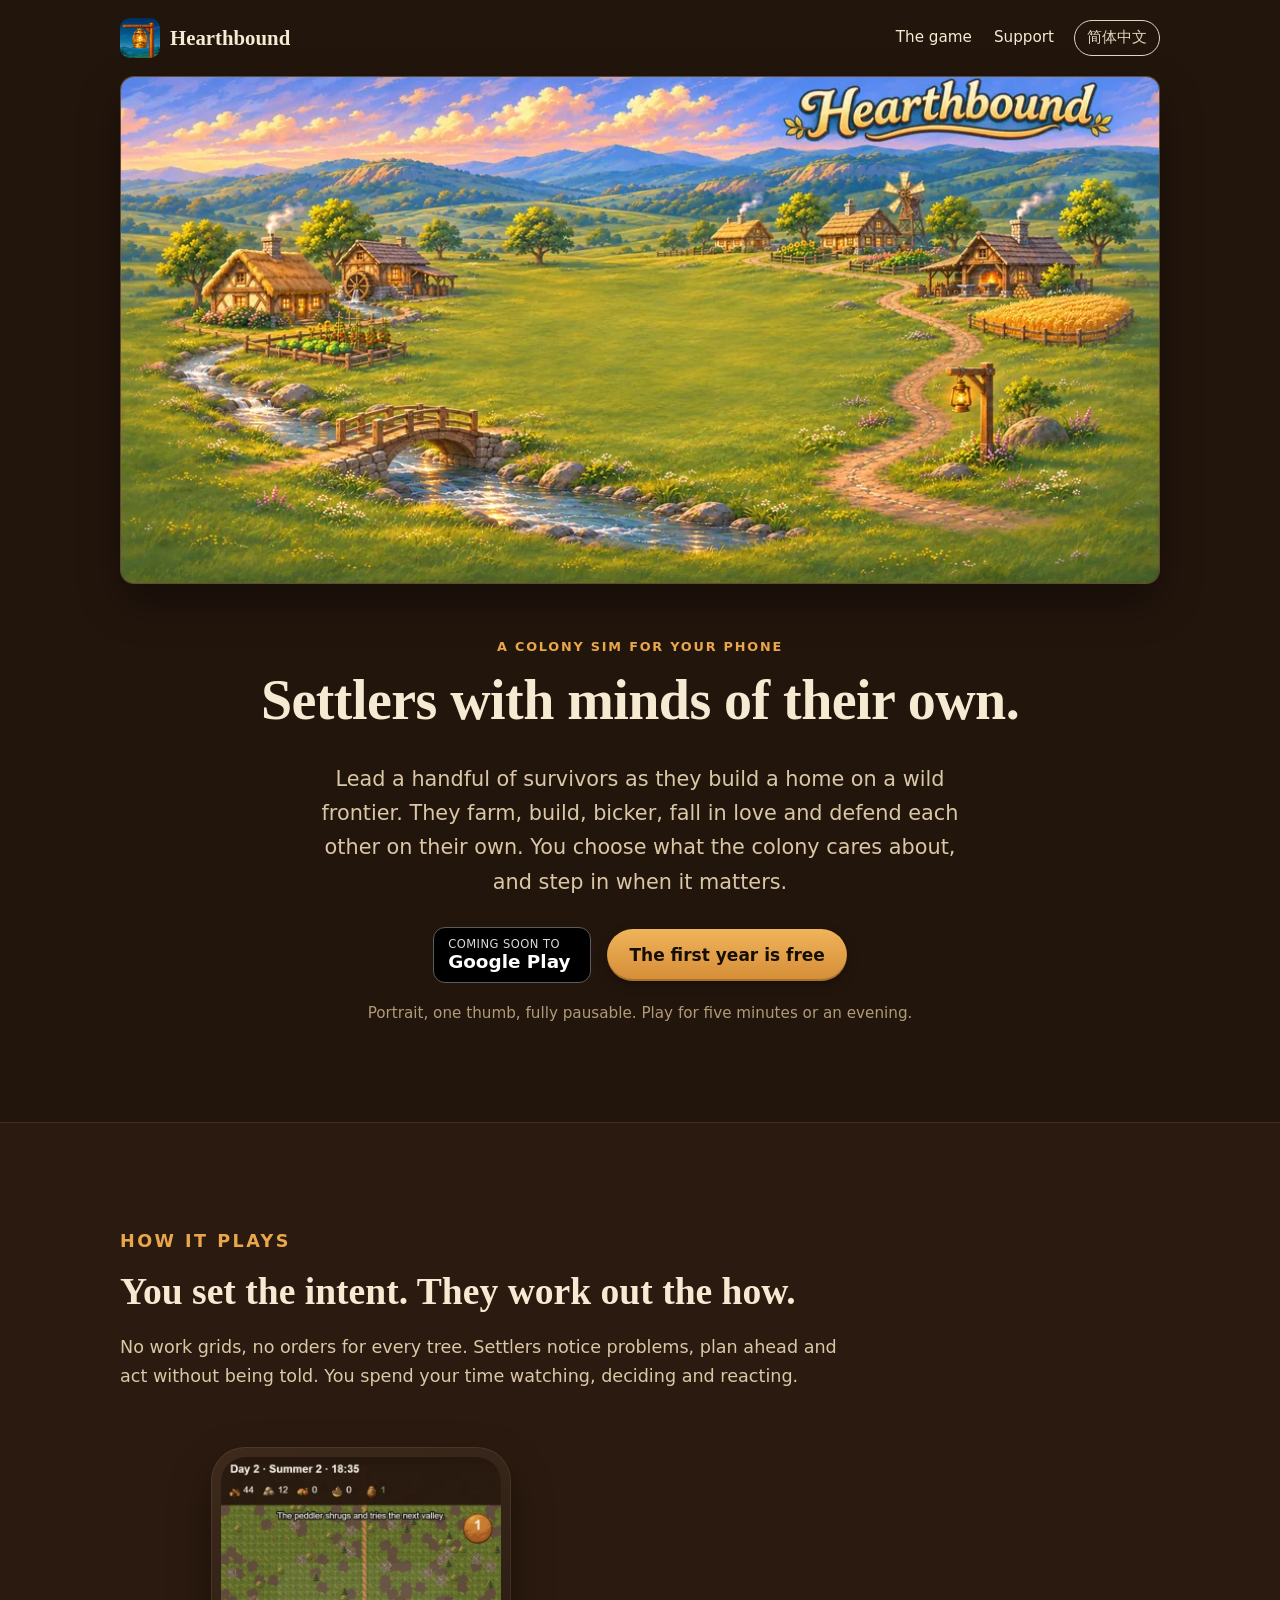
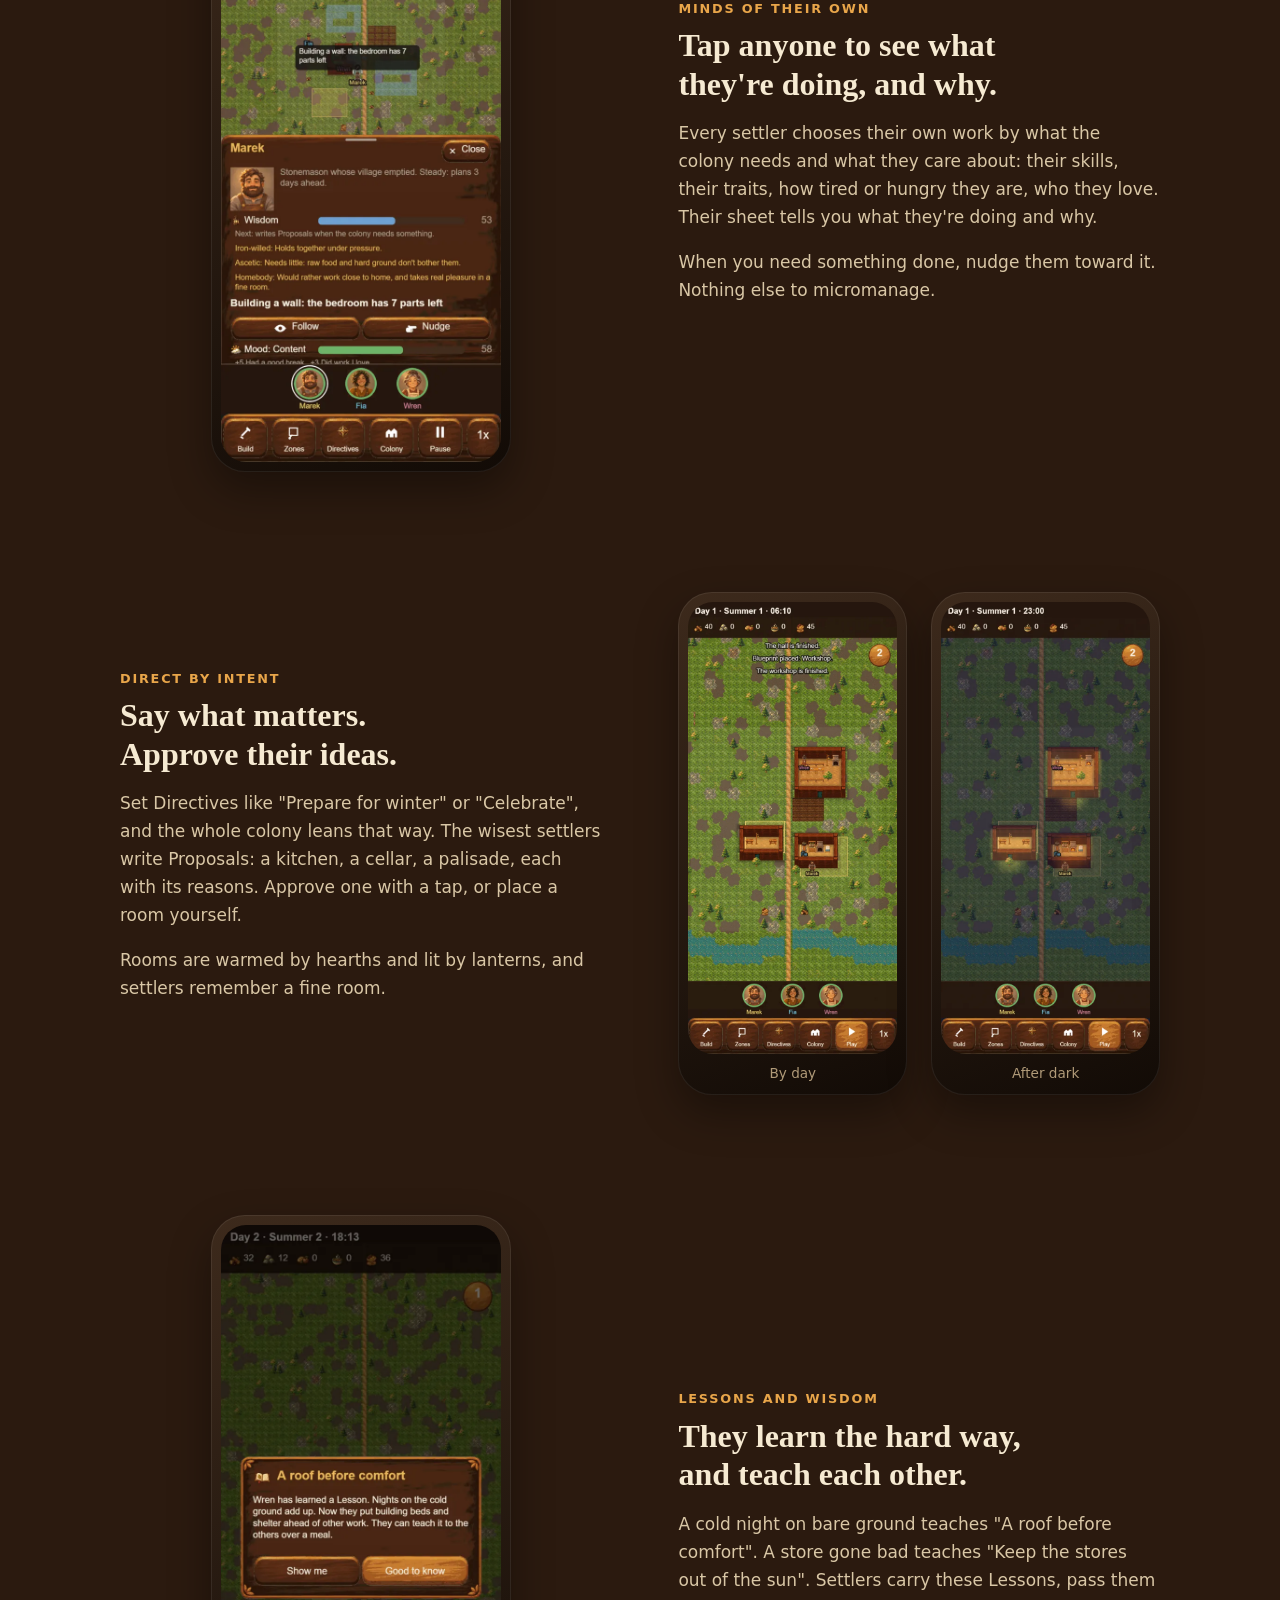
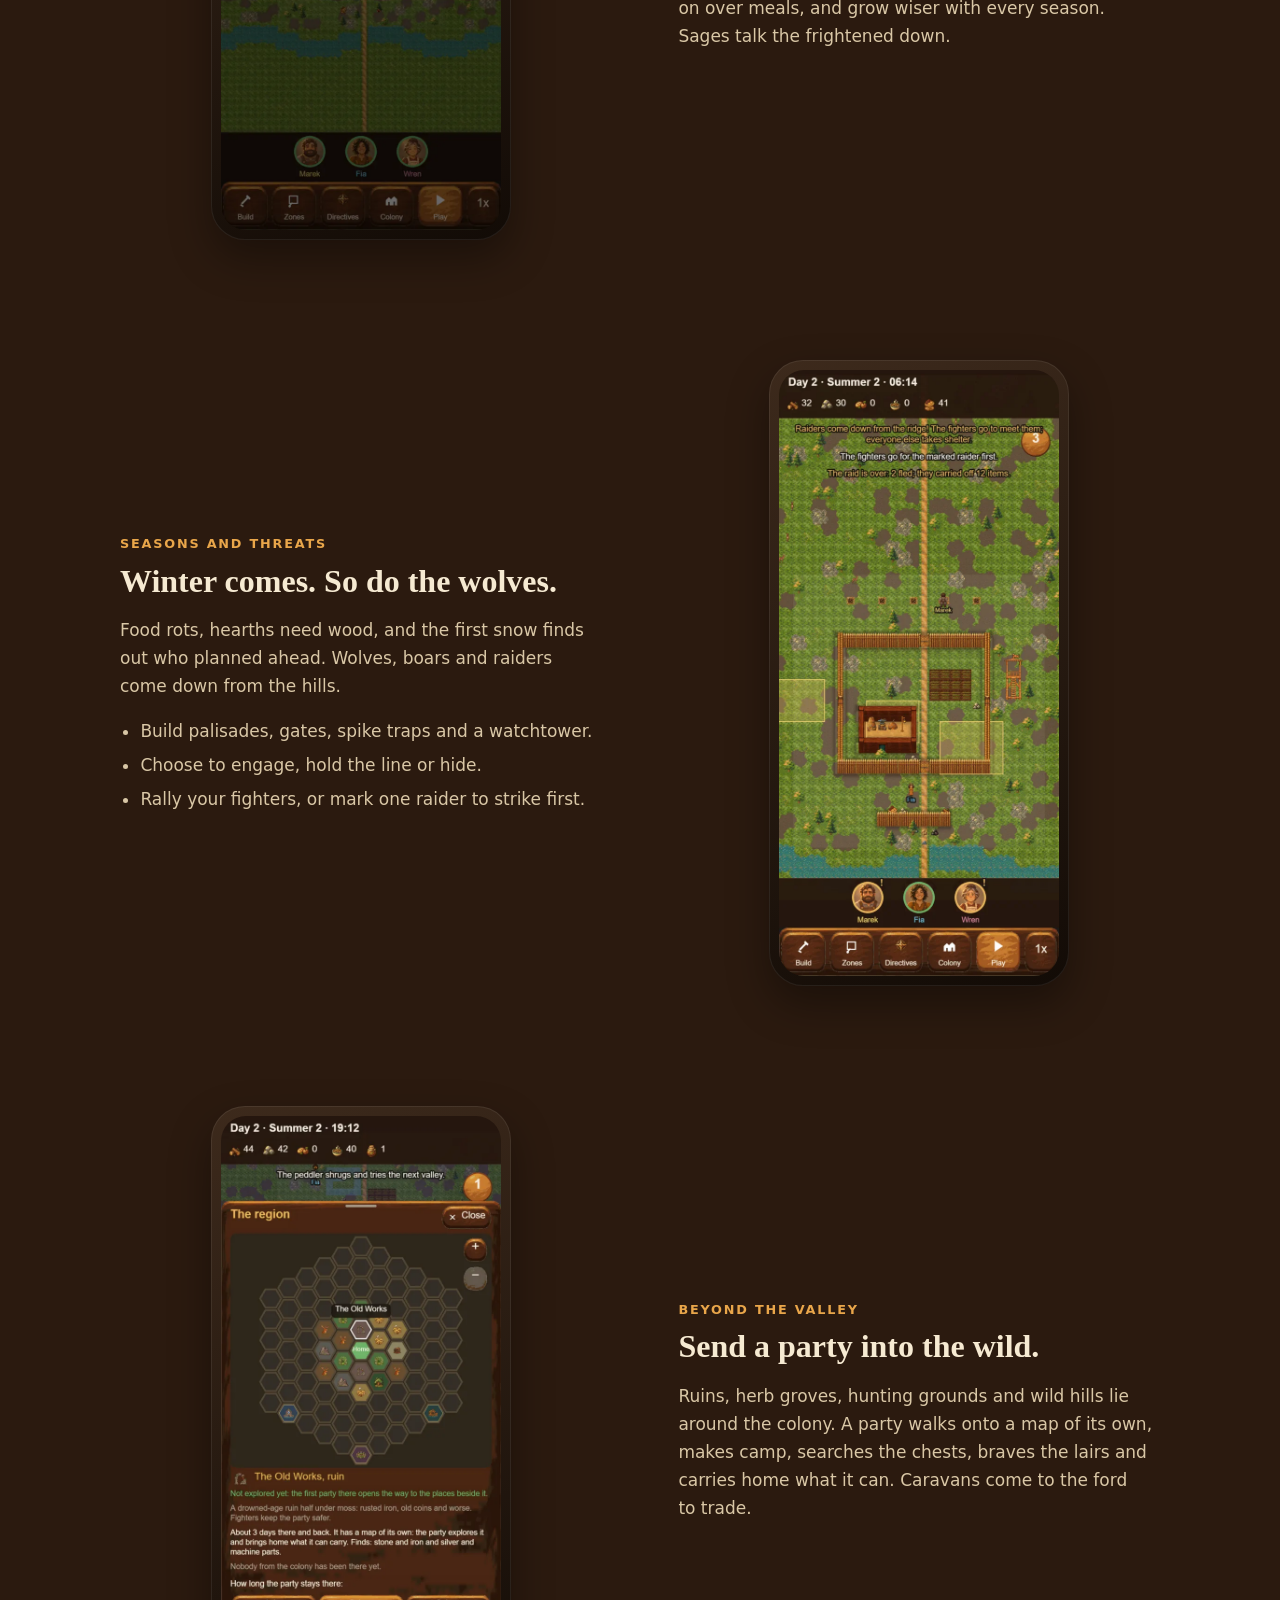
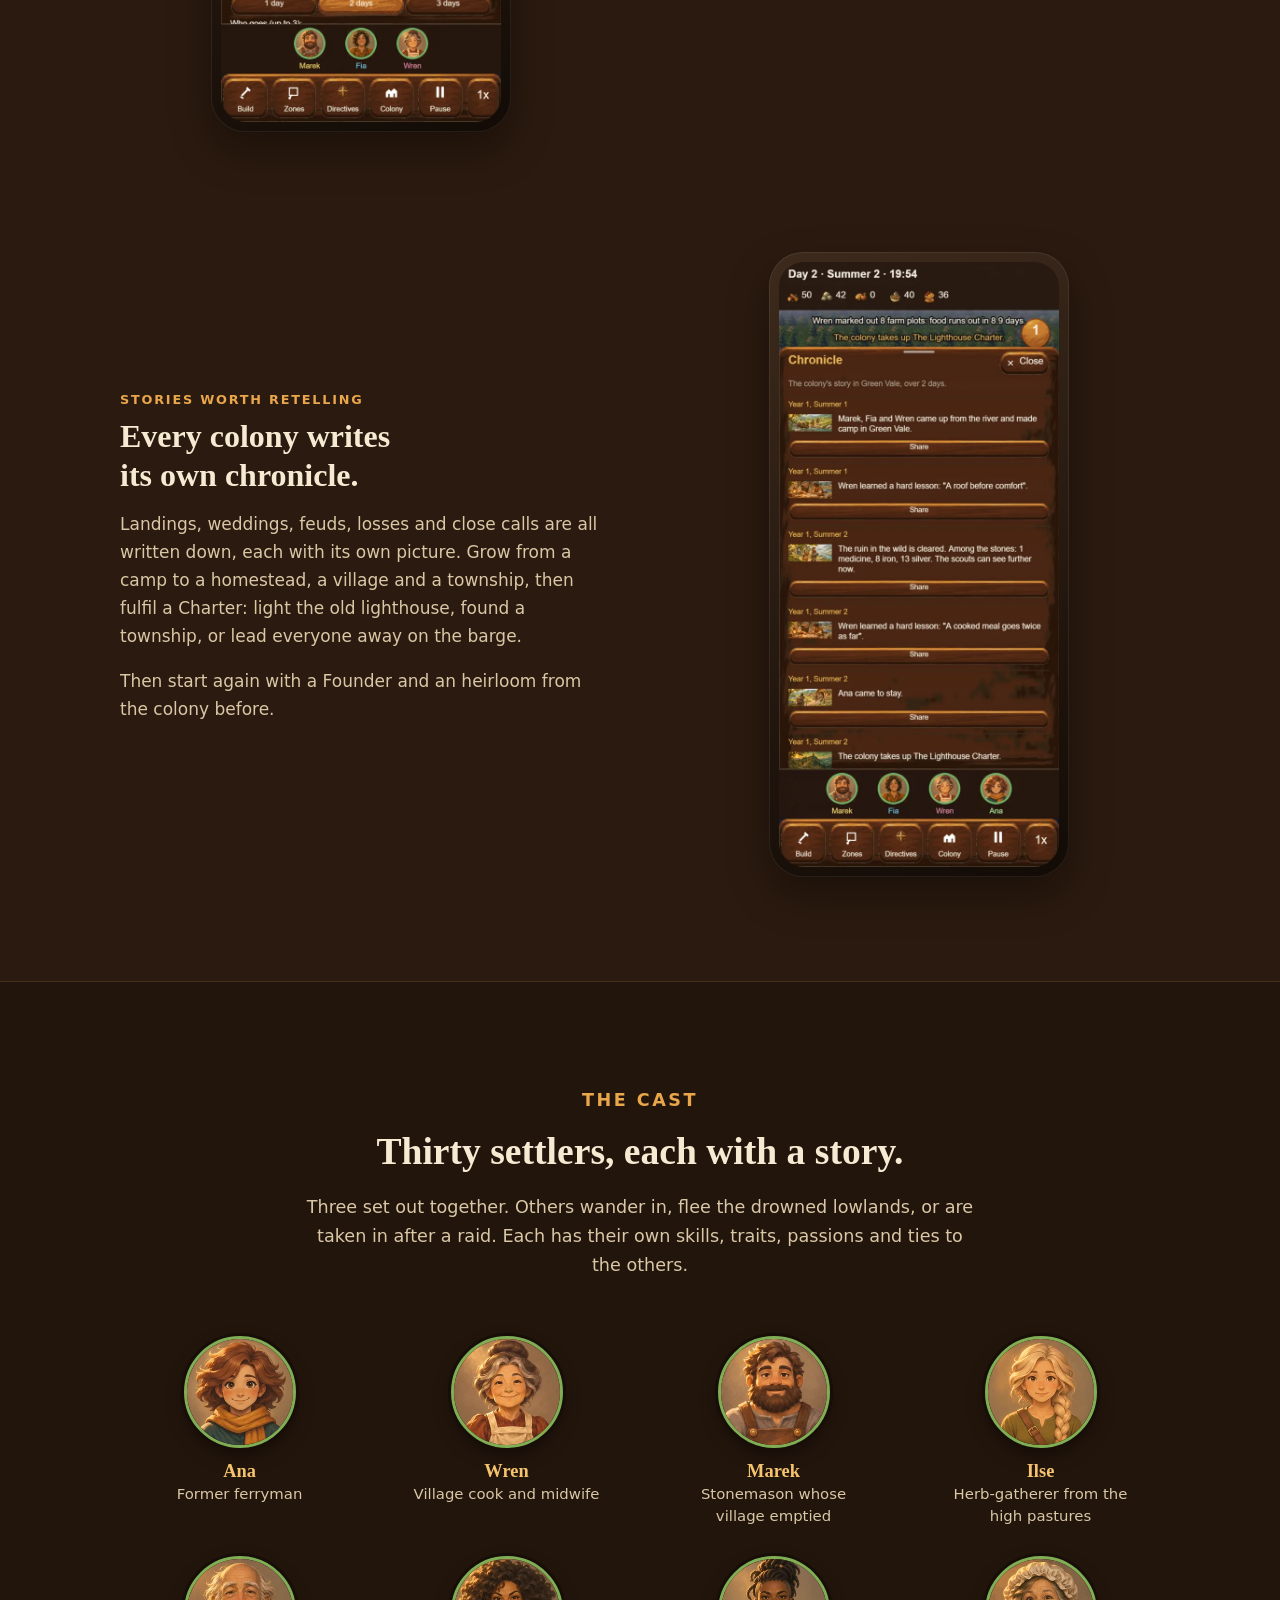
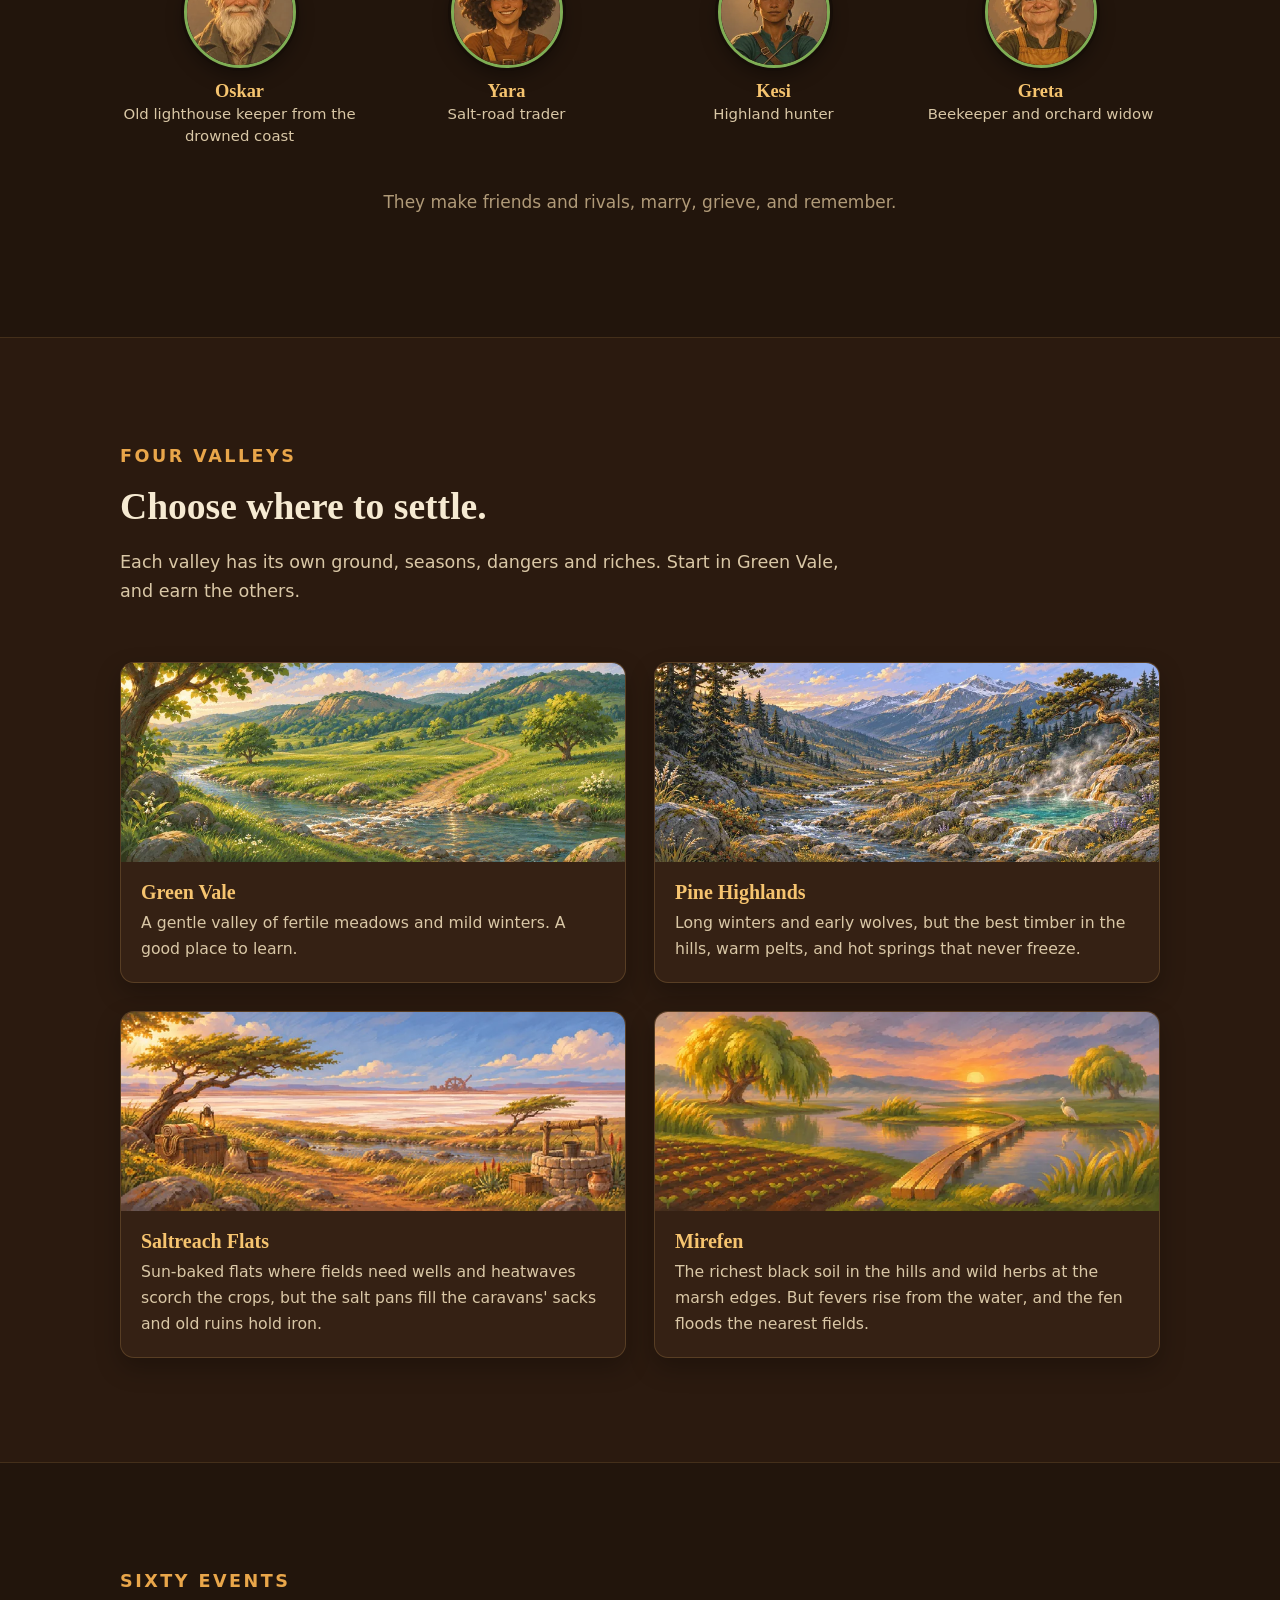
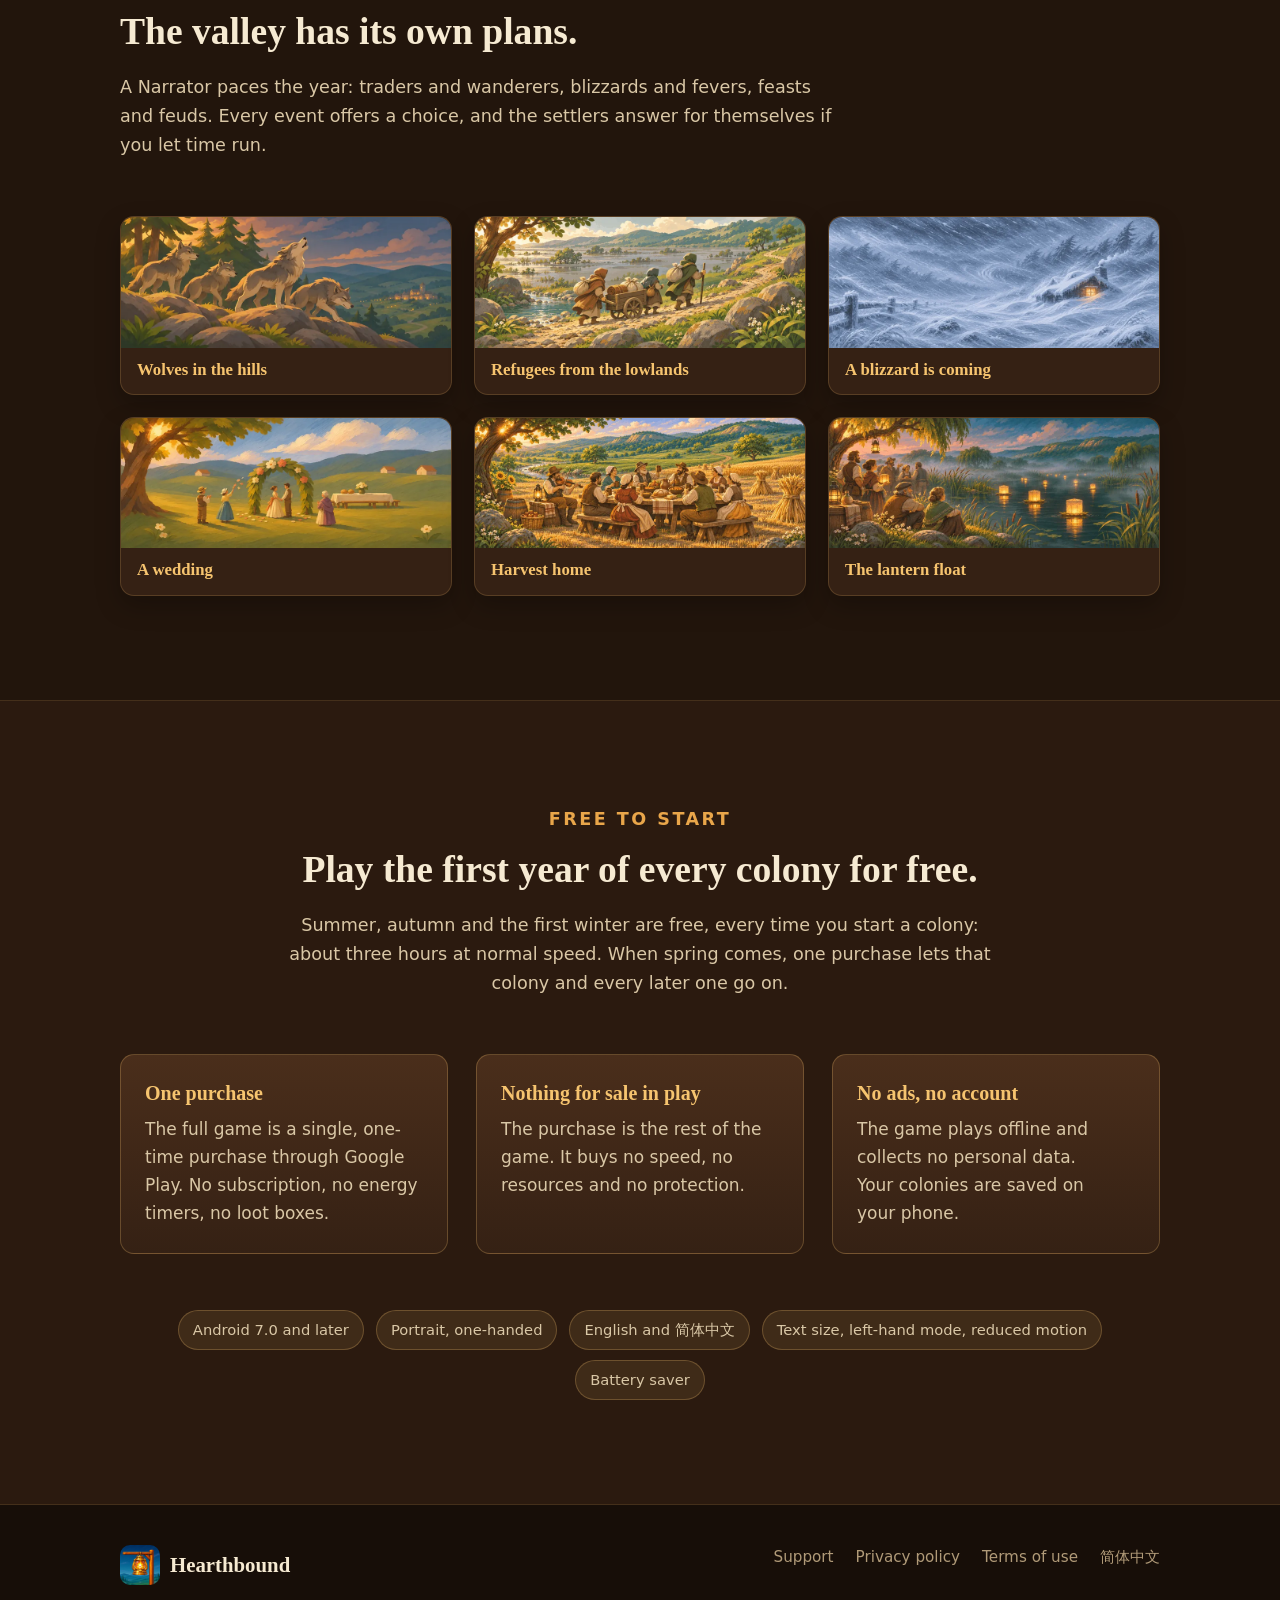
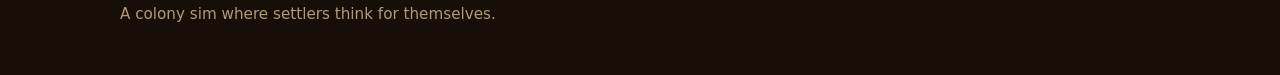
==== commit 07c2e3b4: "Android 7.0 and later Co-Authored-By: Claude Opus 5.5 <noreply@anthropic.com>" ====
--- a/index.html
+++ b/index.html
@@ -206,7 +206,7 @@
         <div class="price-item"><h3>No ads, no account</h3><p>The game plays offline and collects no personal data. Your colonies are saved on your phone.</p></div>
       </div>
       <ul class="facts" aria-label="At a glance">
-        <li>Android 6.0 and later</li>
+        <li>Android 7.0 and later</li>
         <li>Portrait, one-handed</li>
         <li>English and 简体中文</li>
         <li>Text size, left-hand mode, reduced motion</li>
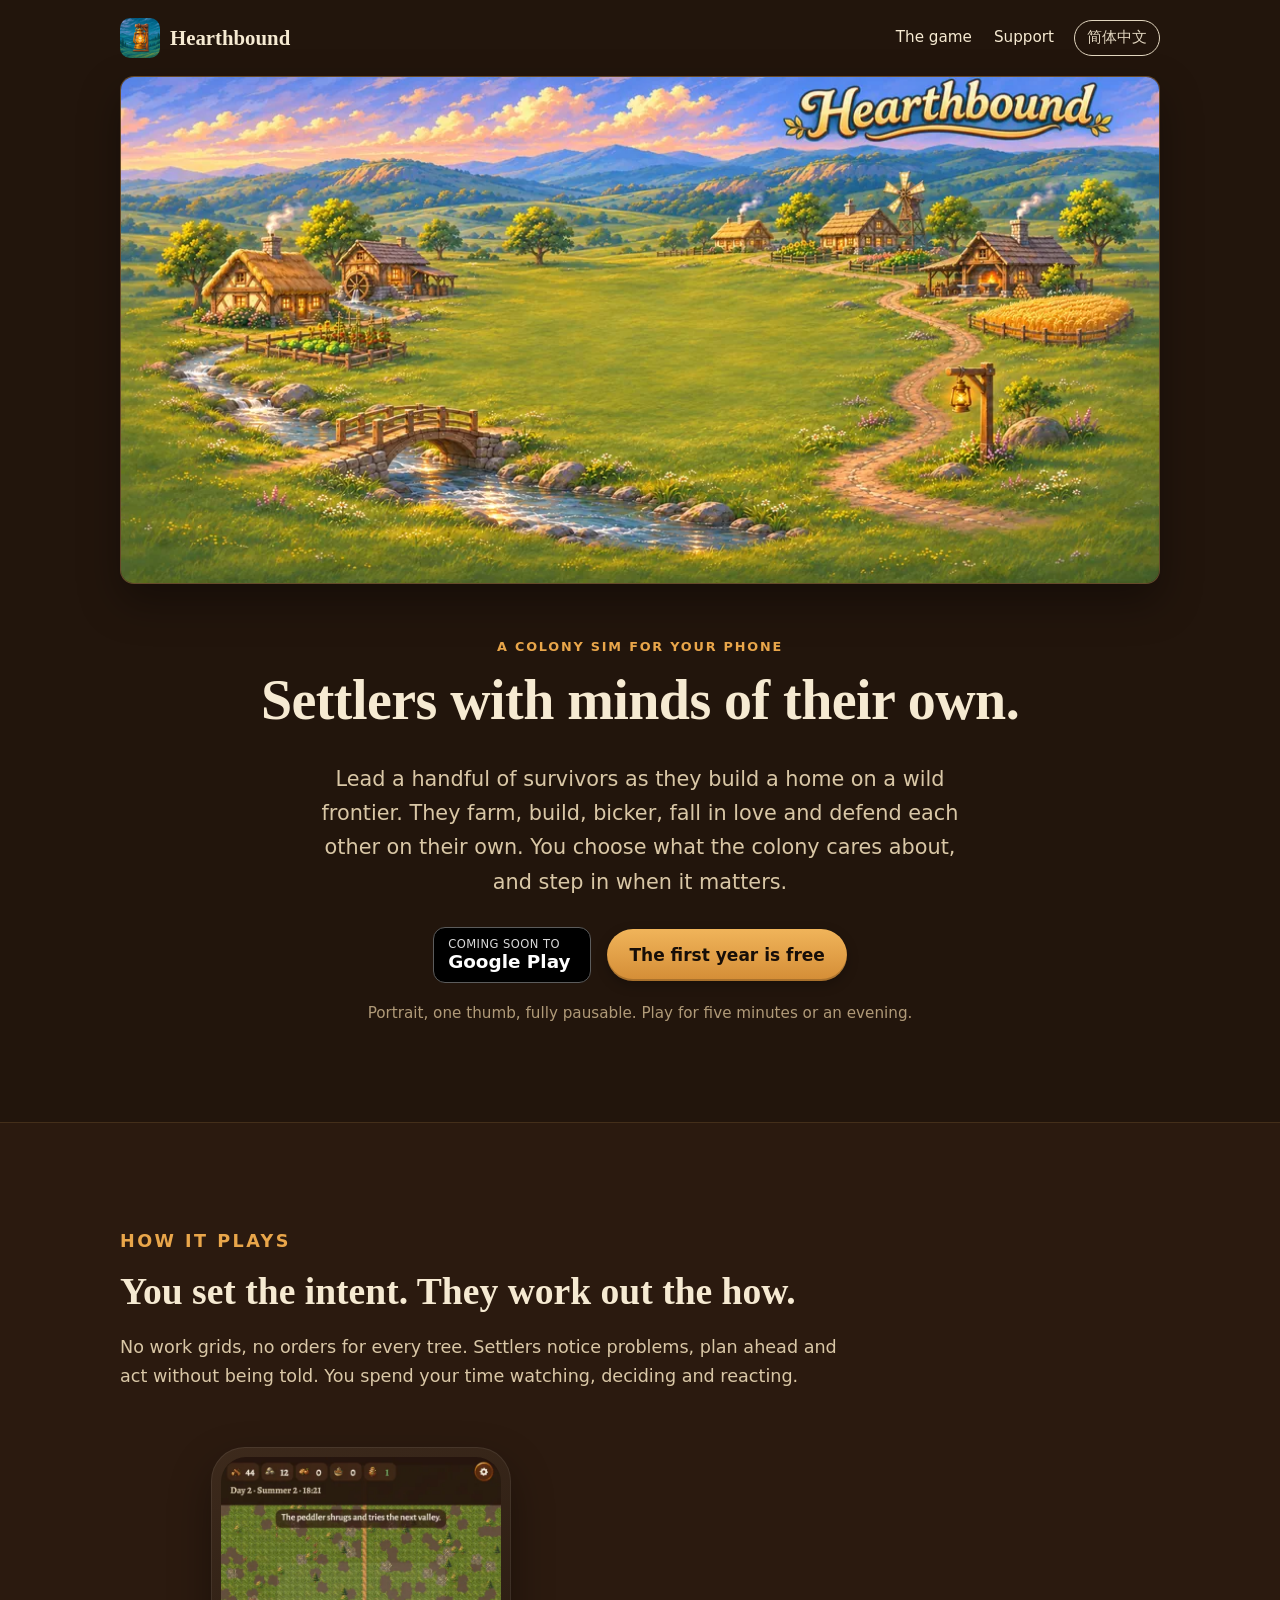
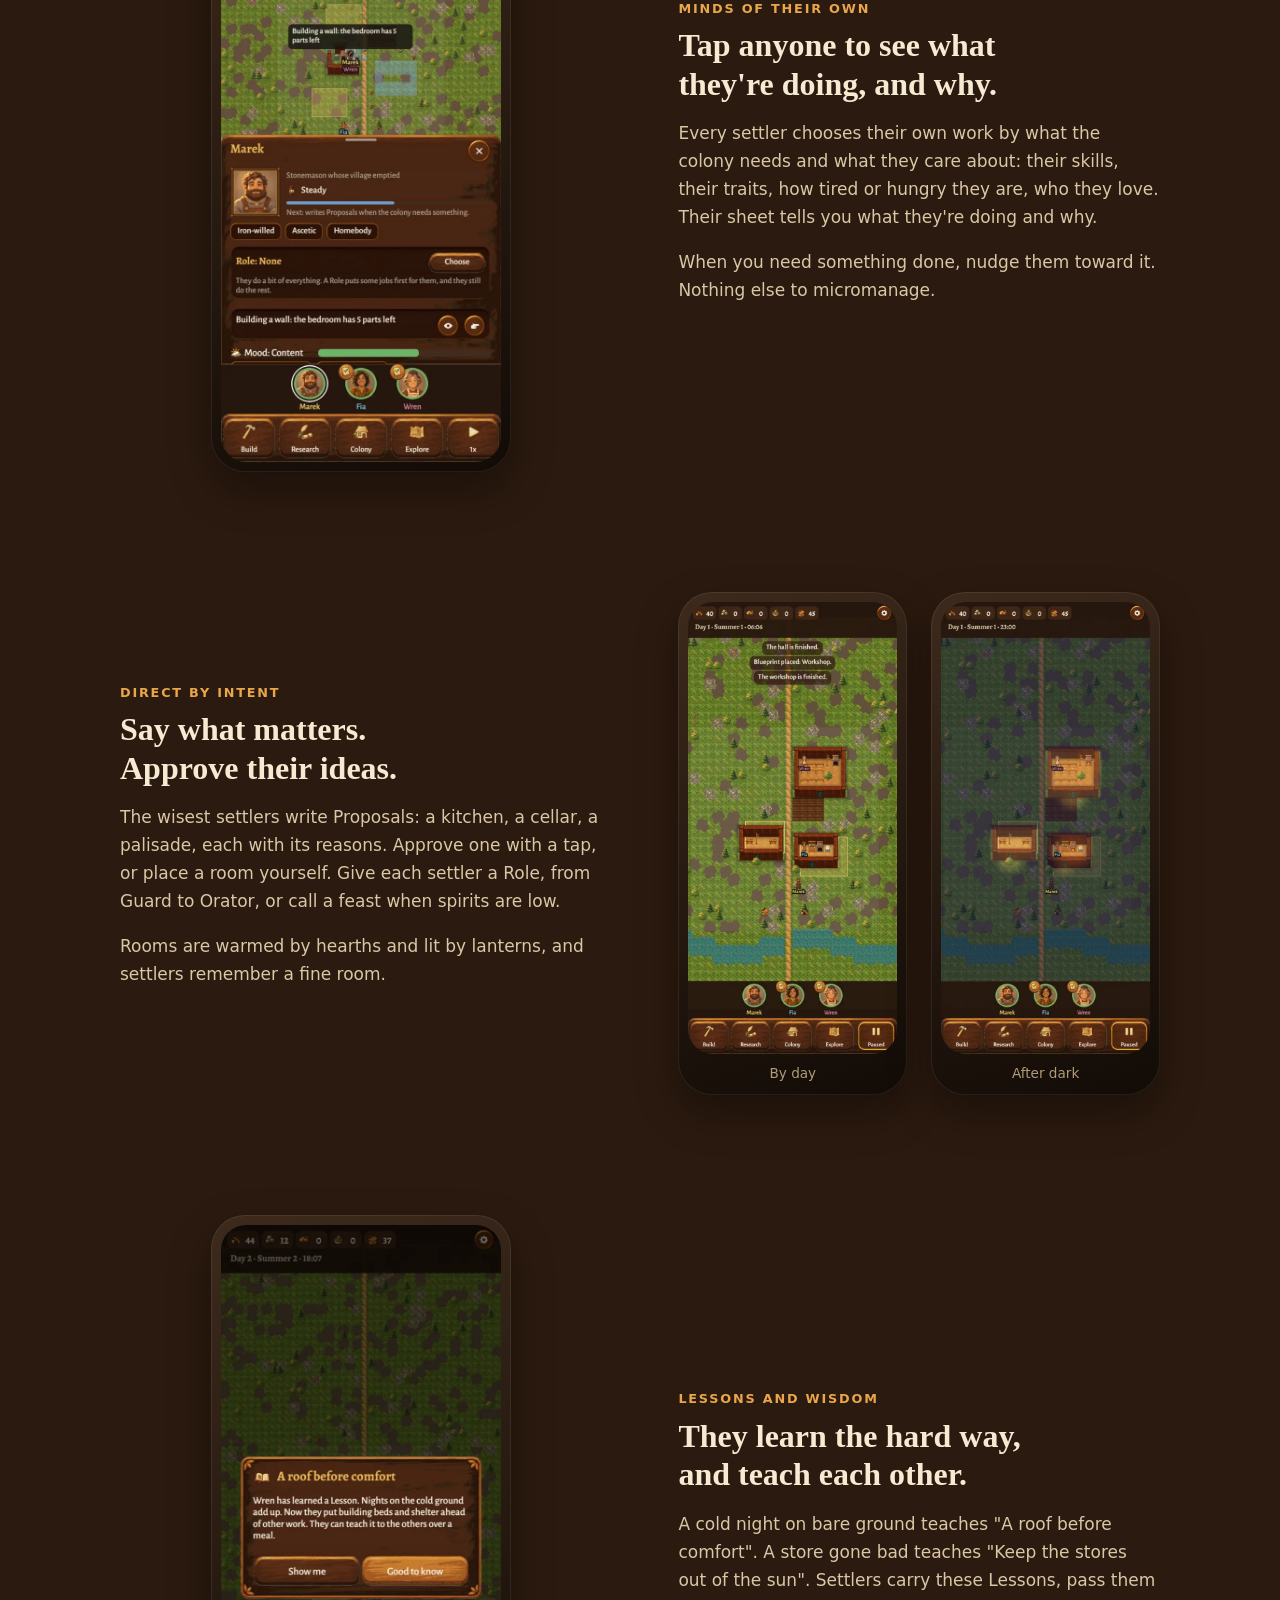
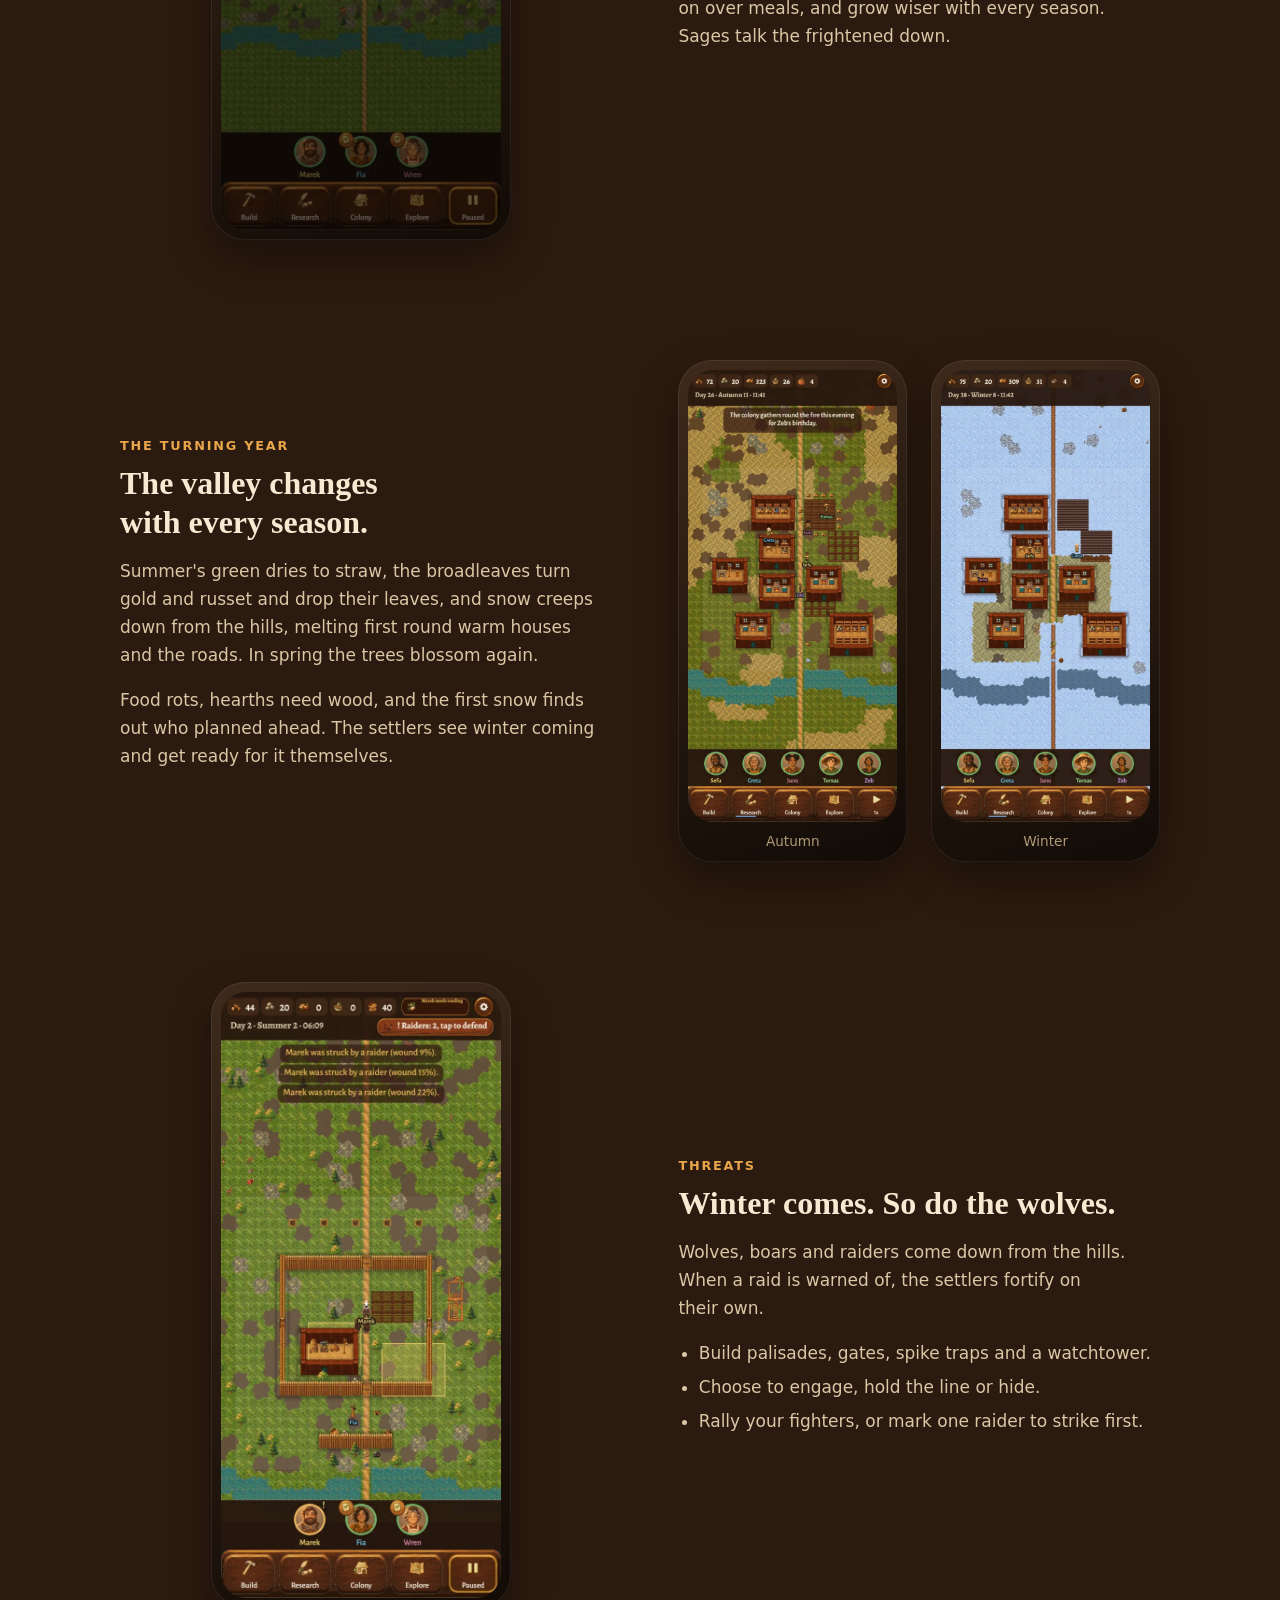
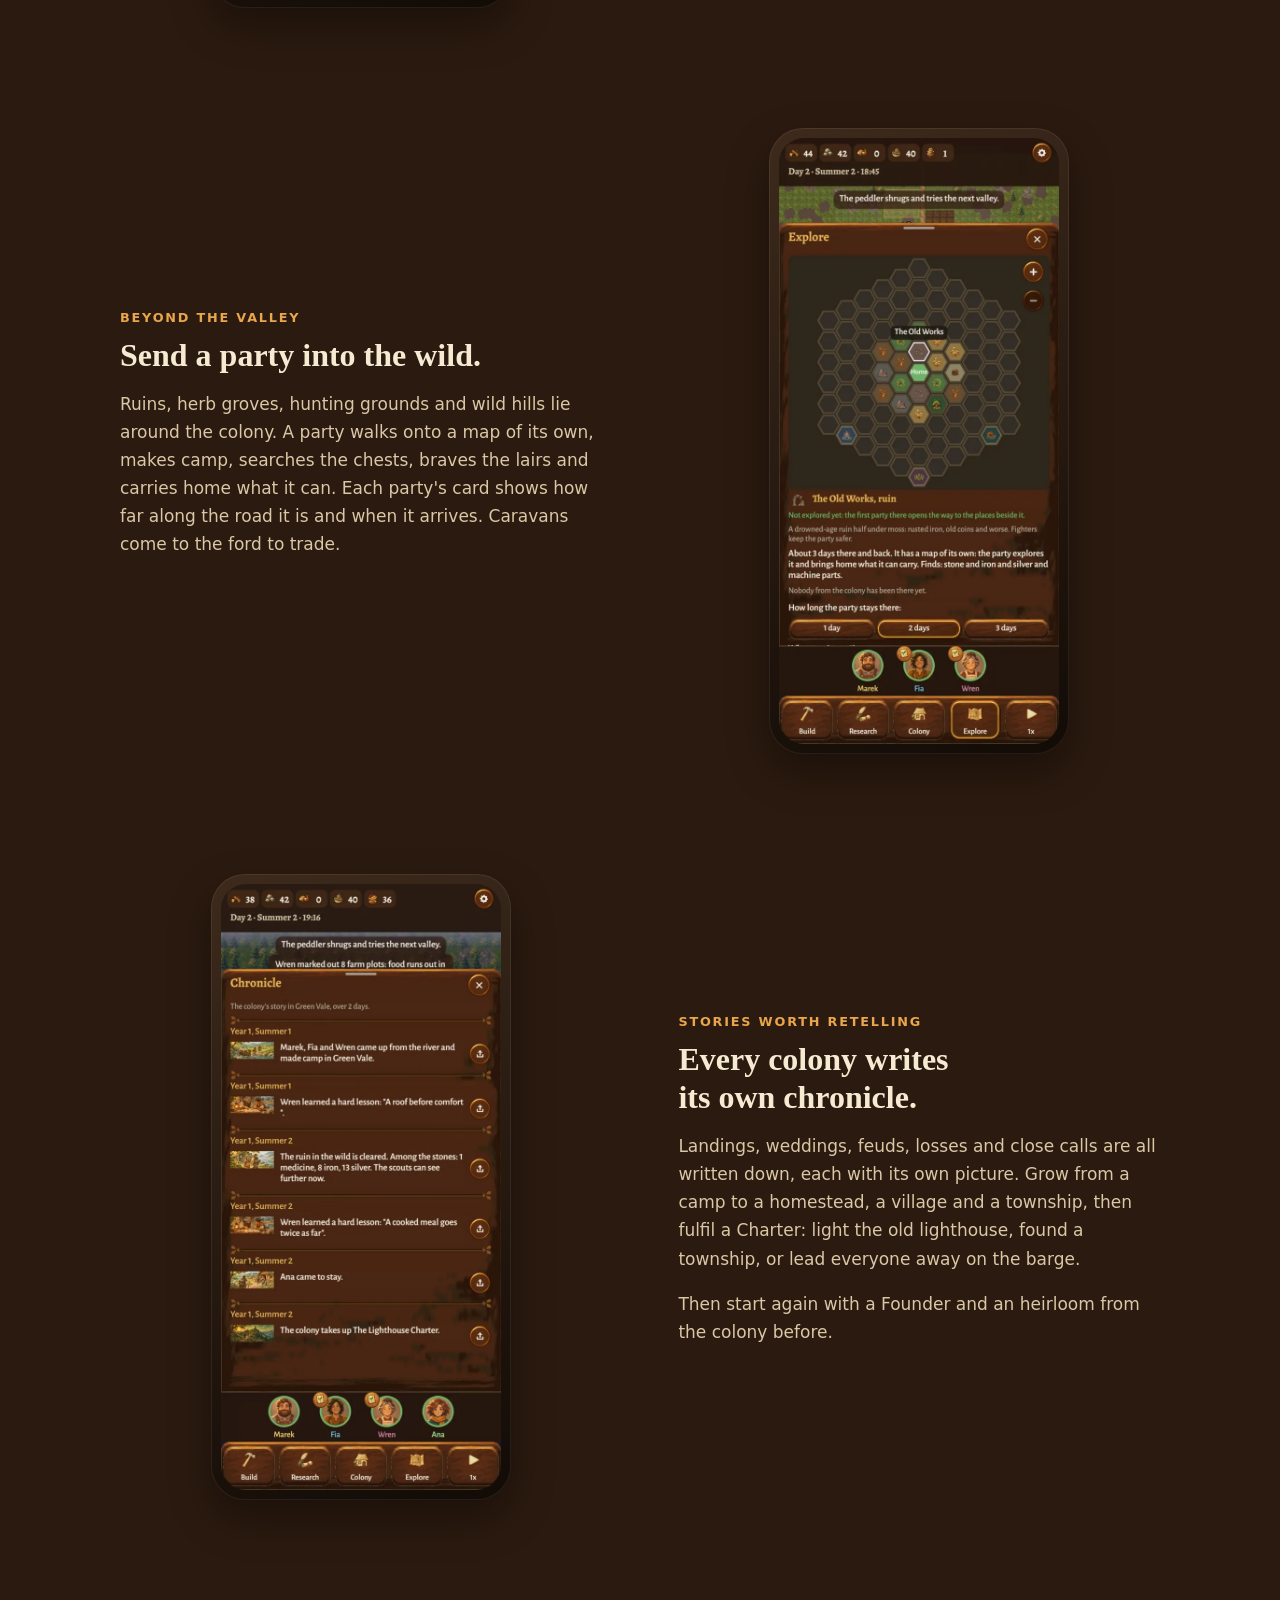
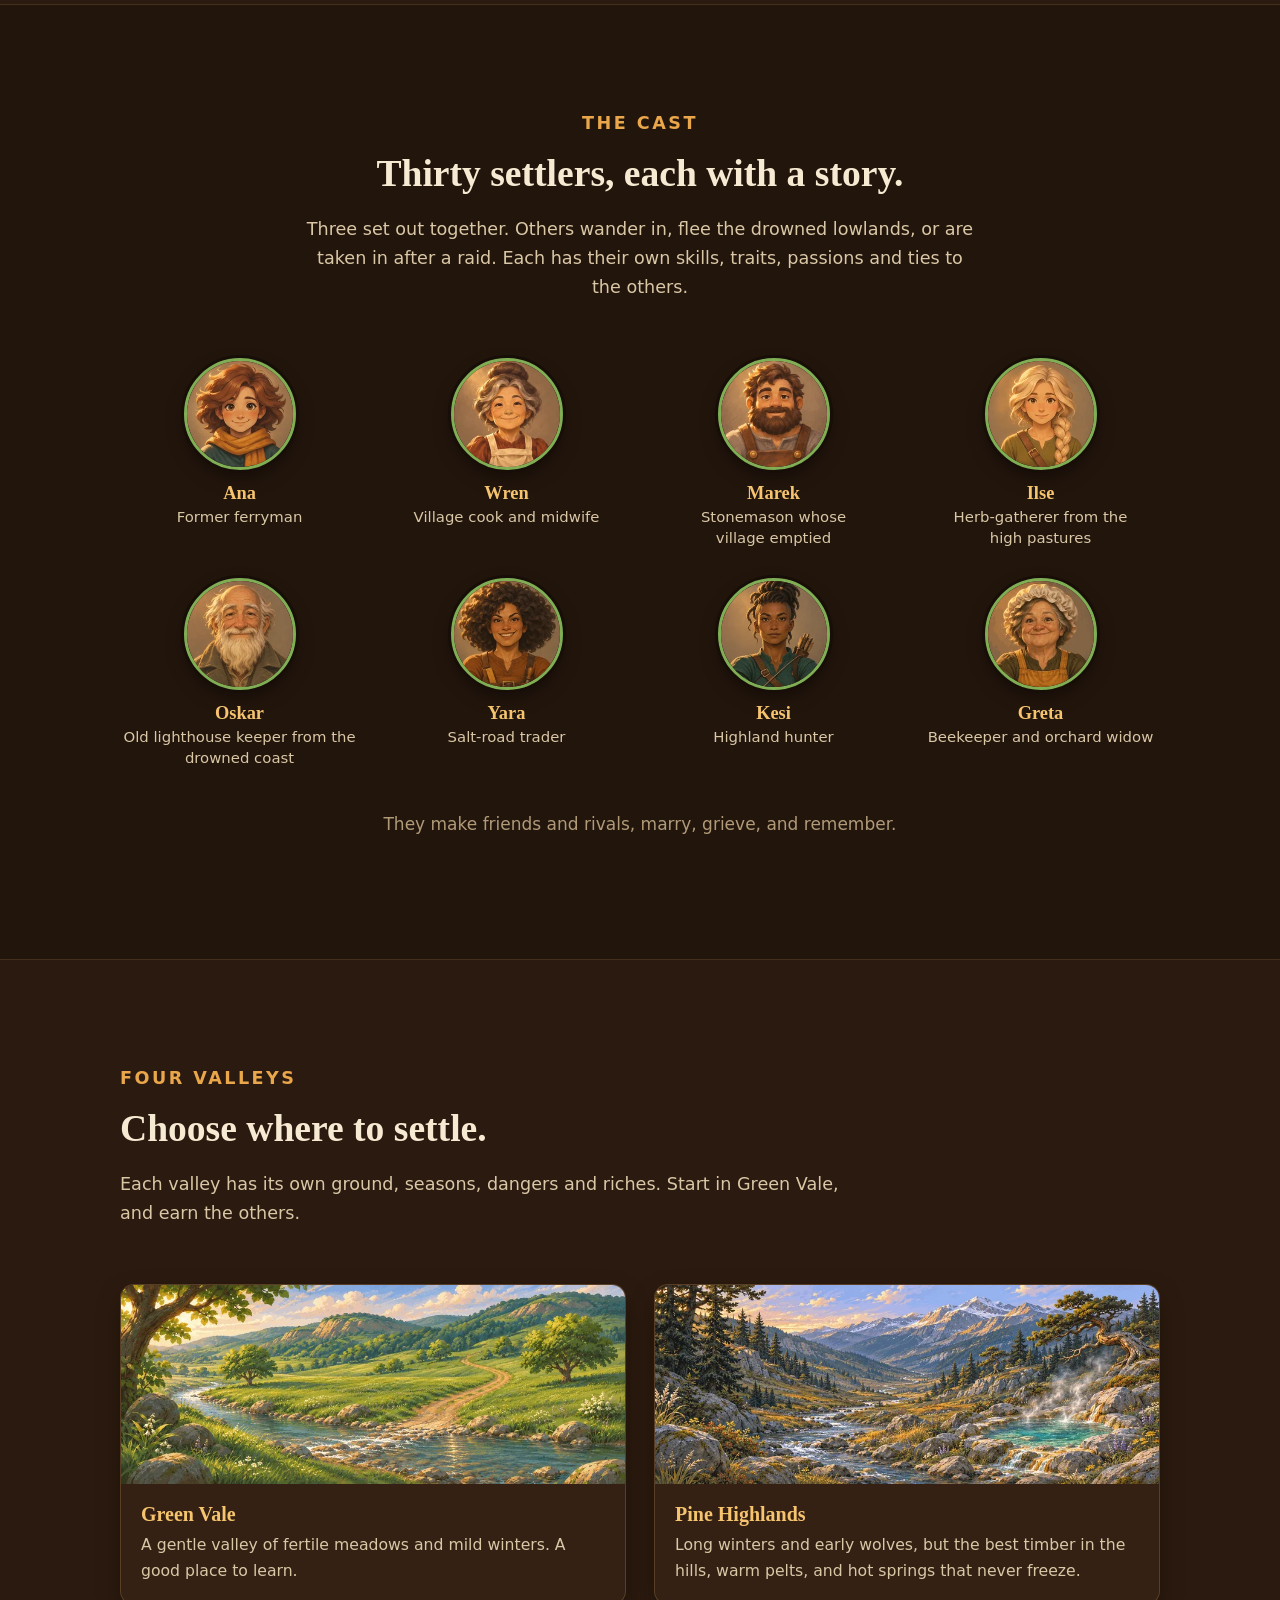
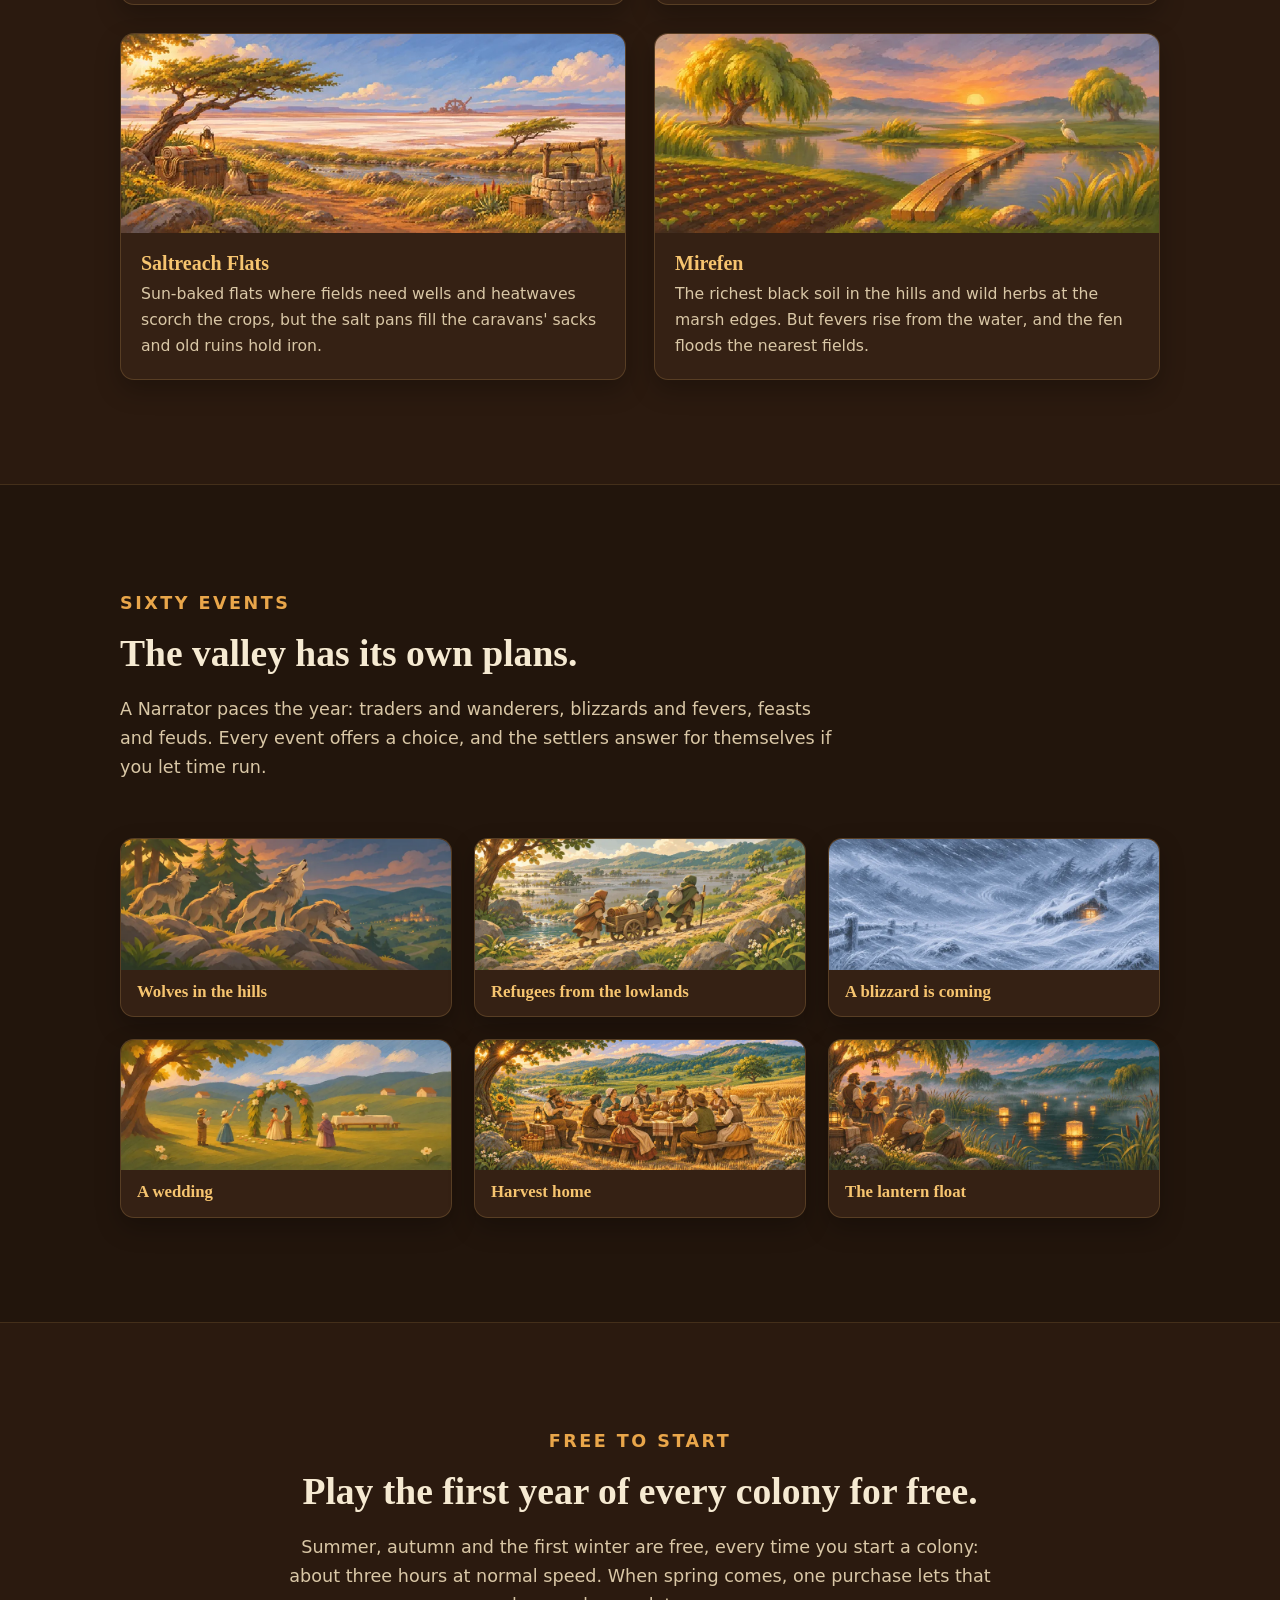
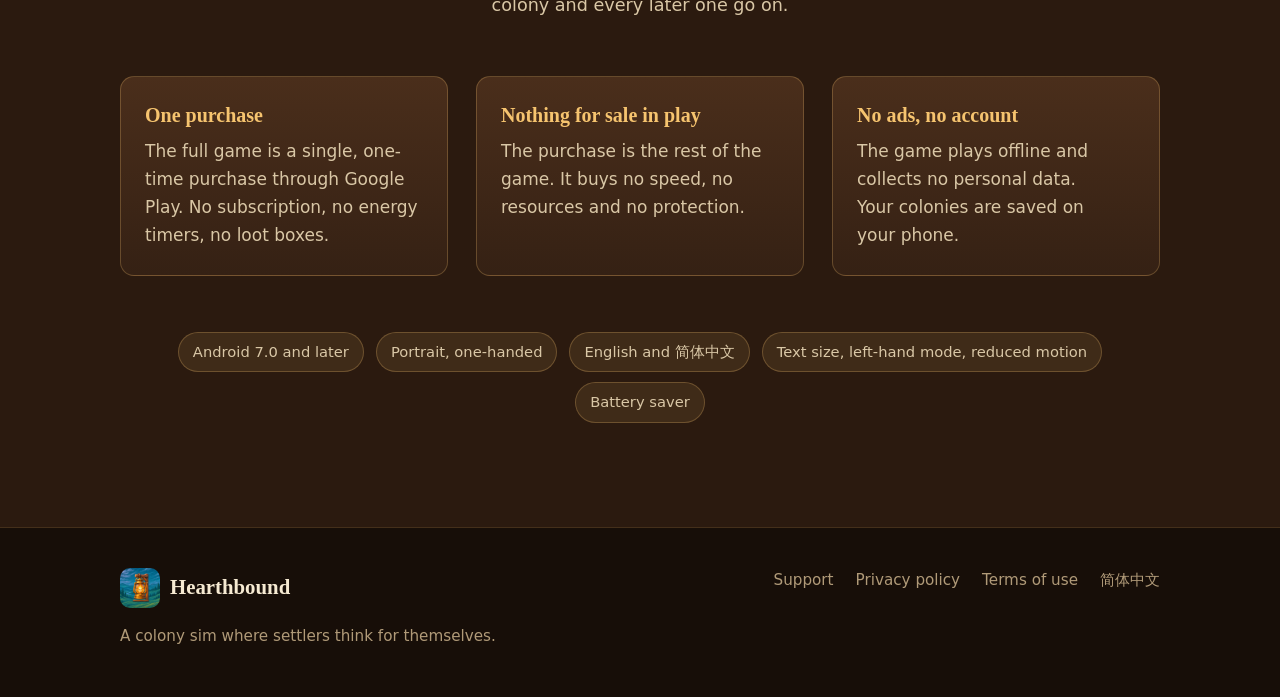
==== commit 38bf8c04: "Site brought up to the game as of 0.1.2 - Fresh screenshots of the current UI (thumb bar, Settings g" ====
--- a/index.html
+++ b/index.html
@@ -63,7 +63,7 @@
 
       <article class="feature">
         <div class="feature-media">
-          <figure class="phone"><img src="assets/shots/settler.webp" width="600" height="1298" loading="lazy" alt="Marek's sheet: a stonemason, his Wisdom, his traits, and what he is doing right now."></figure>
+          <figure class="phone"><img src="assets/shots/settler.webp" width="600" height="1298" loading="lazy" alt="Marek's sheet: a stonemason, his Wisdom, his traits, his Role and what he is doing right now."></figure>
         </div>
         <div class="feature-text">
           <p class="eyebrow">Minds of their own</p>
@@ -81,7 +81,7 @@
         <div class="feature-text">
           <p class="eyebrow">Direct by intent</p>
           <h3>Say what matters. Approve their ideas.</h3>
-          <p>Set Directives like "Prepare for winter" or "Celebrate", and the whole colony leans that way. The wisest settlers write Proposals: a kitchen, a cellar, a palisade, each with its reasons. Approve one with a tap, or place a room yourself.</p>
+          <p>The wisest settlers write Proposals: a kitchen, a cellar, a palisade, each with its reasons. Approve one with a tap, or place a room yourself. Give each settler a Role, from Guard to Orator, or call a feast when spirits are low.</p>
           <p>Rooms are warmed by hearths and lit by lanterns, and settlers remember a fine room.</p>
         </div>
       </article>
@@ -98,13 +98,26 @@
       </article>
 
       <article class="feature flip">
+        <div class="feature-media pair">
+          <figure class="phone"><img src="assets/shots/autumn.webp" width="600" height="1298" loading="lazy" alt="The colony in autumn, its meadows gone to straw and gold."><figcaption>Autumn</figcaption></figure>
+          <figure class="phone"><img src="assets/shots/winter.webp" width="600" height="1298" loading="lazy" alt="The same colony under snow, the ground clear round its warm houses."><figcaption>Winter</figcaption></figure>
+        </div>
+        <div class="feature-text">
+          <p class="eyebrow">The turning year</p>
+          <h3>The valley changes with every season.</h3>
+          <p>Summer's green dries to straw, the broadleaves turn gold and russet and drop their leaves, and snow creeps down from the hills, melting first round warm houses and the roads. In spring the trees blossom again.</p>
+          <p>Food rots, hearths need wood, and the first snow finds out who planned ahead. The settlers see winter coming and get ready for it themselves.</p>
+        </div>
+      </article>
+
+      <article class="feature">
         <div class="feature-media">
           <figure class="phone"><img src="assets/shots/raid.webp" width="600" height="1298" loading="lazy" alt="A colony inside a palisade ring with a watchtower, just after a raid."></figure>
         </div>
         <div class="feature-text">
-          <p class="eyebrow">Seasons and threats</p>
+          <p class="eyebrow">Threats</p>
           <h3>Winter comes. So do the wolves.</h3>
-          <p>Food rots, hearths need wood, and the first snow finds out who planned ahead. Wolves, boars and raiders come down from the hills.</p>
+          <p>Wolves, boars and raiders come down from the hills. When a raid is warned of, the settlers fortify on their own.</p>
           <ul>
             <li>Build palisades, gates, spike traps and a watchtower.</li>
             <li>Choose to engage, hold the line or hide.</li>
@@ -113,18 +126,18 @@
         </div>
       </article>
 
-      <article class="feature">
-        <div class="feature-media">
-          <figure class="phone"><img src="assets/shots/region.webp" width="600" height="1298" loading="lazy" alt="The region map: hexes of ruins, groves and hunting grounds around the colony."></figure>
+      <article class="feature flip">
+        <div class="feature-media">
+          <figure class="phone"><img src="assets/shots/region.webp" width="600" height="1298" loading="lazy" alt="The Explore map: hexes of ruins, groves and hunting grounds around the colony."></figure>
         </div>
         <div class="feature-text">
           <p class="eyebrow">Beyond the valley</p>
           <h3>Send a party into the wild.</h3>
-          <p>Ruins, herb groves, hunting grounds and wild hills lie around the colony. A party walks onto a map of its own, makes camp, searches the chests, braves the lairs and carries home what it can. Caravans come to the ford to trade.</p>
-        </div>
-      </article>
-
-      <article class="feature flip">
+          <p>Ruins, herb groves, hunting grounds and wild hills lie around the colony. A party walks onto a map of its own, makes camp, searches the chests, braves the lairs and carries home what it can. Each party's card shows how far along the road it is and when it arrives. Caravans come to the ford to trade.</p>
+        </div>
+      </article>
+
+      <article class="feature">
         <div class="feature-media">
           <figure class="phone"><img src="assets/shots/chronicle.webp" width="600" height="1298" loading="lazy" alt="The colony's chronicle: the landing, Lessons learned, a ruin cleared, a newcomer, a Charter taken up."></figure>
         </div>
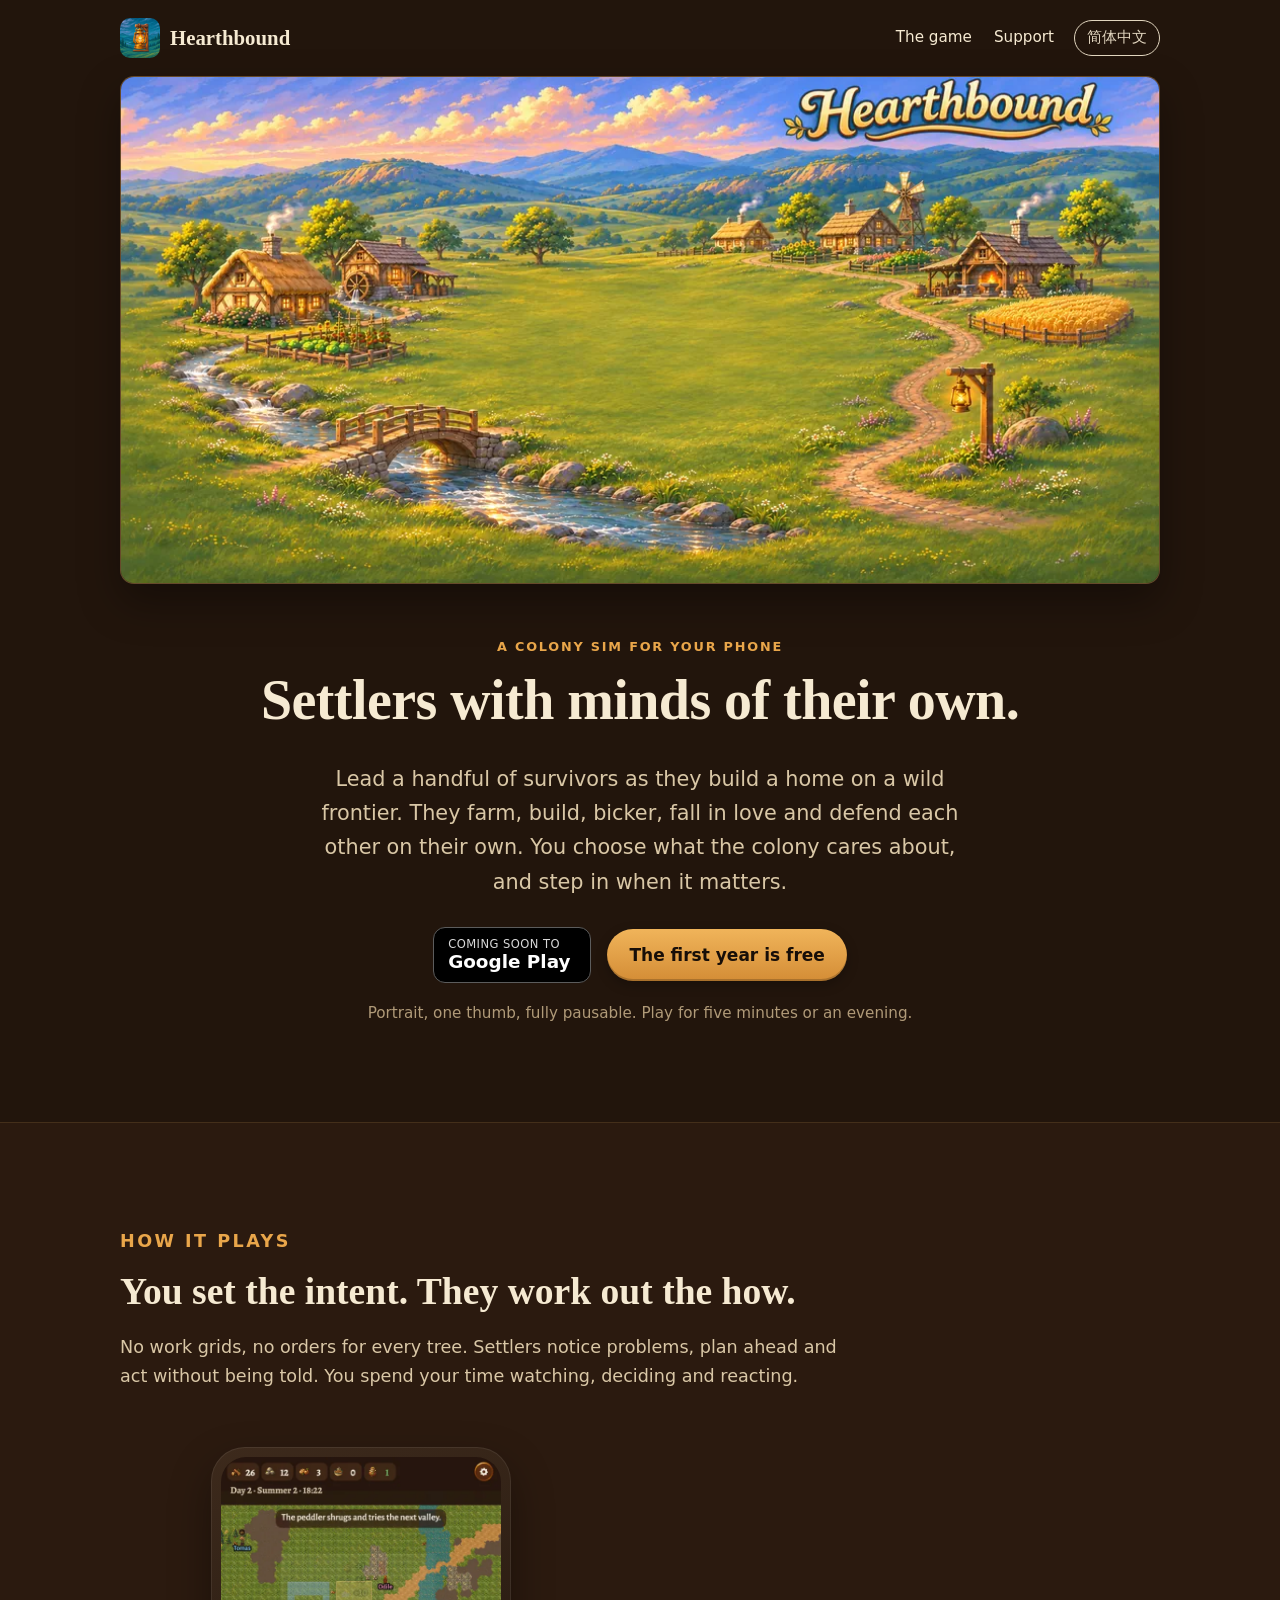
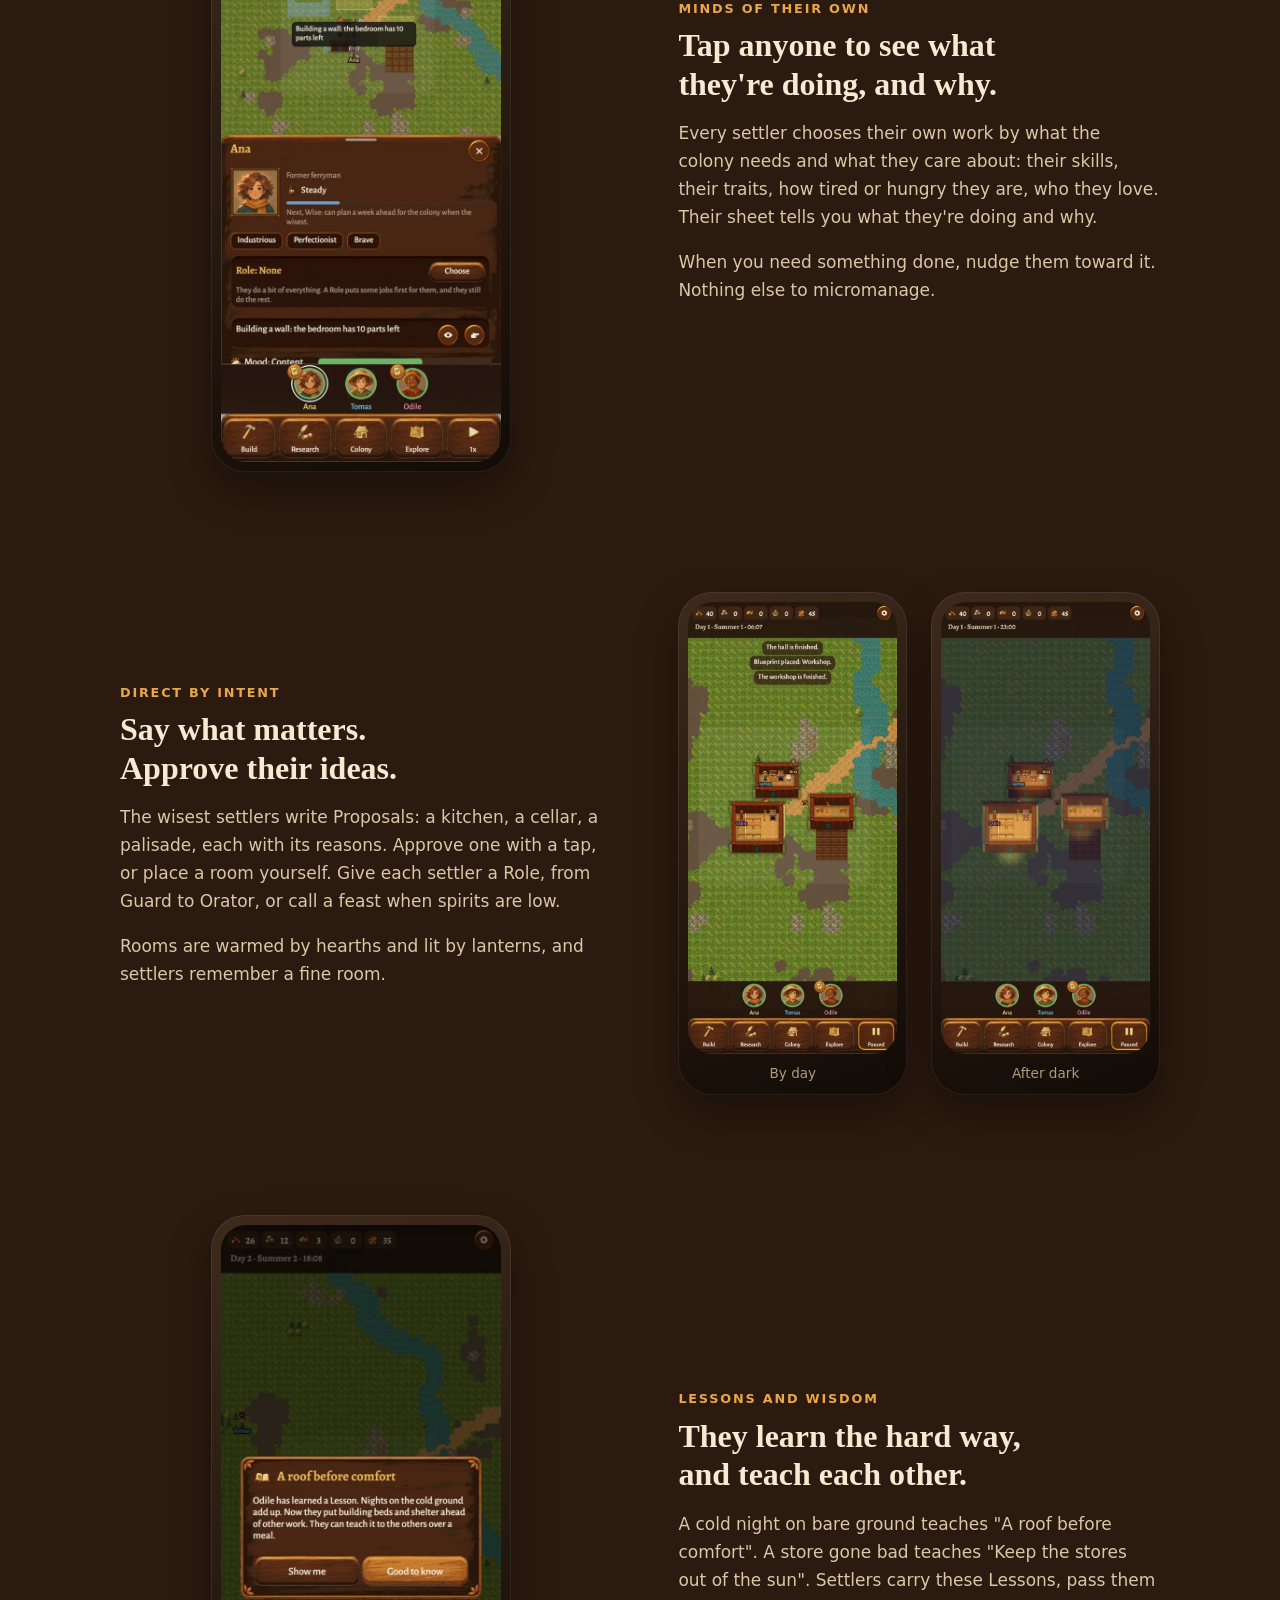
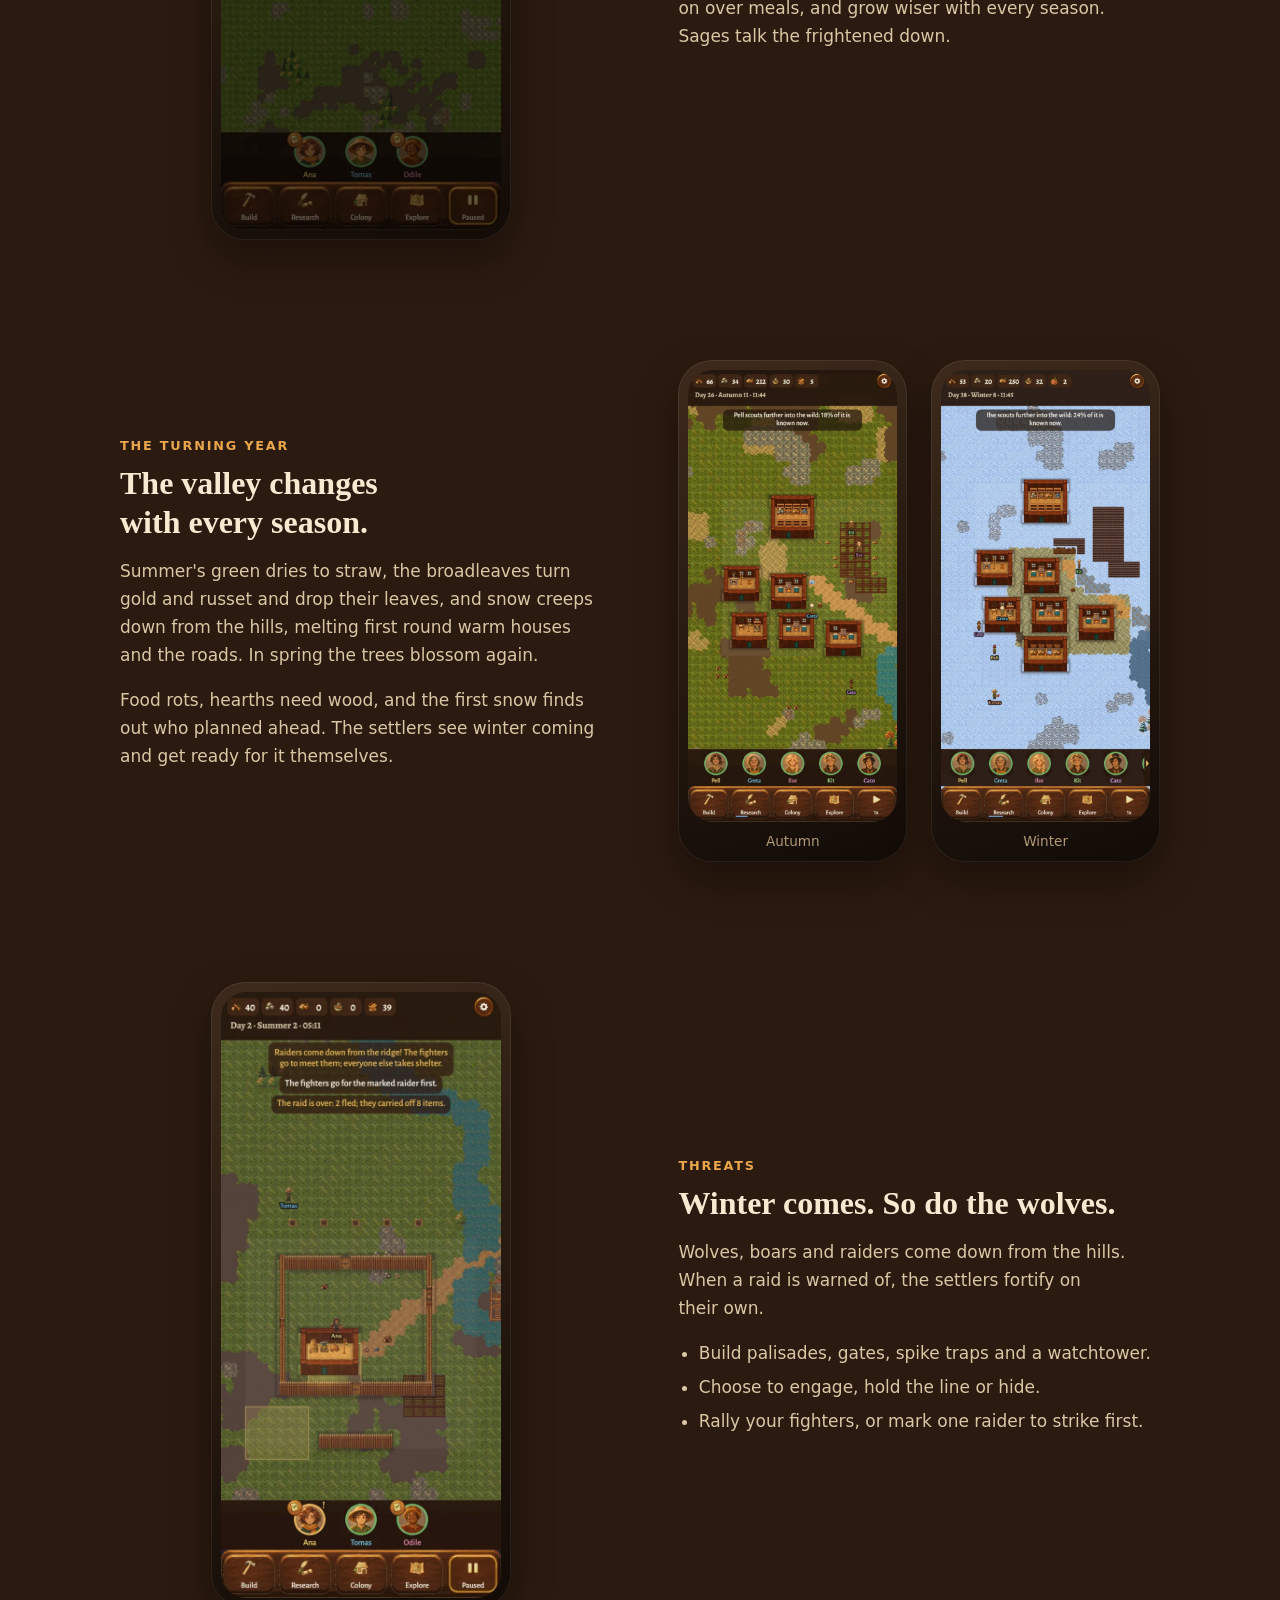
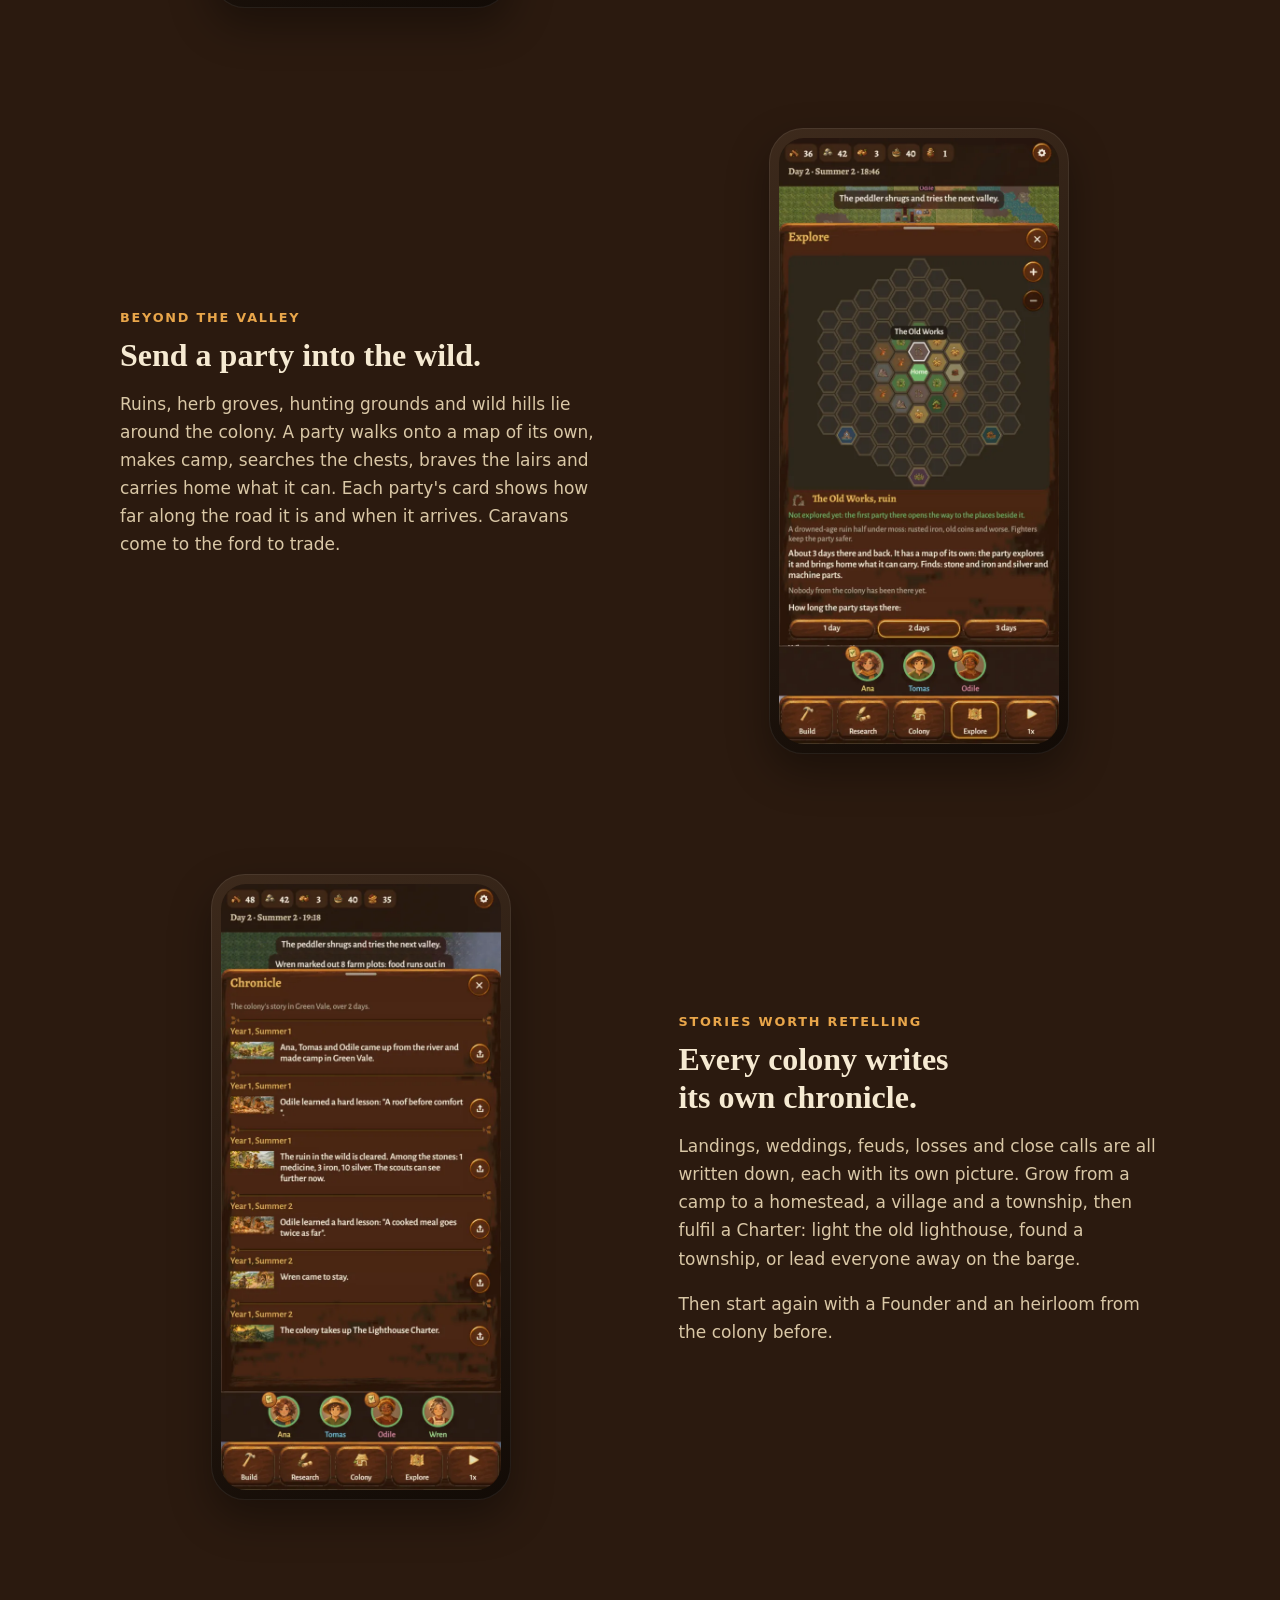
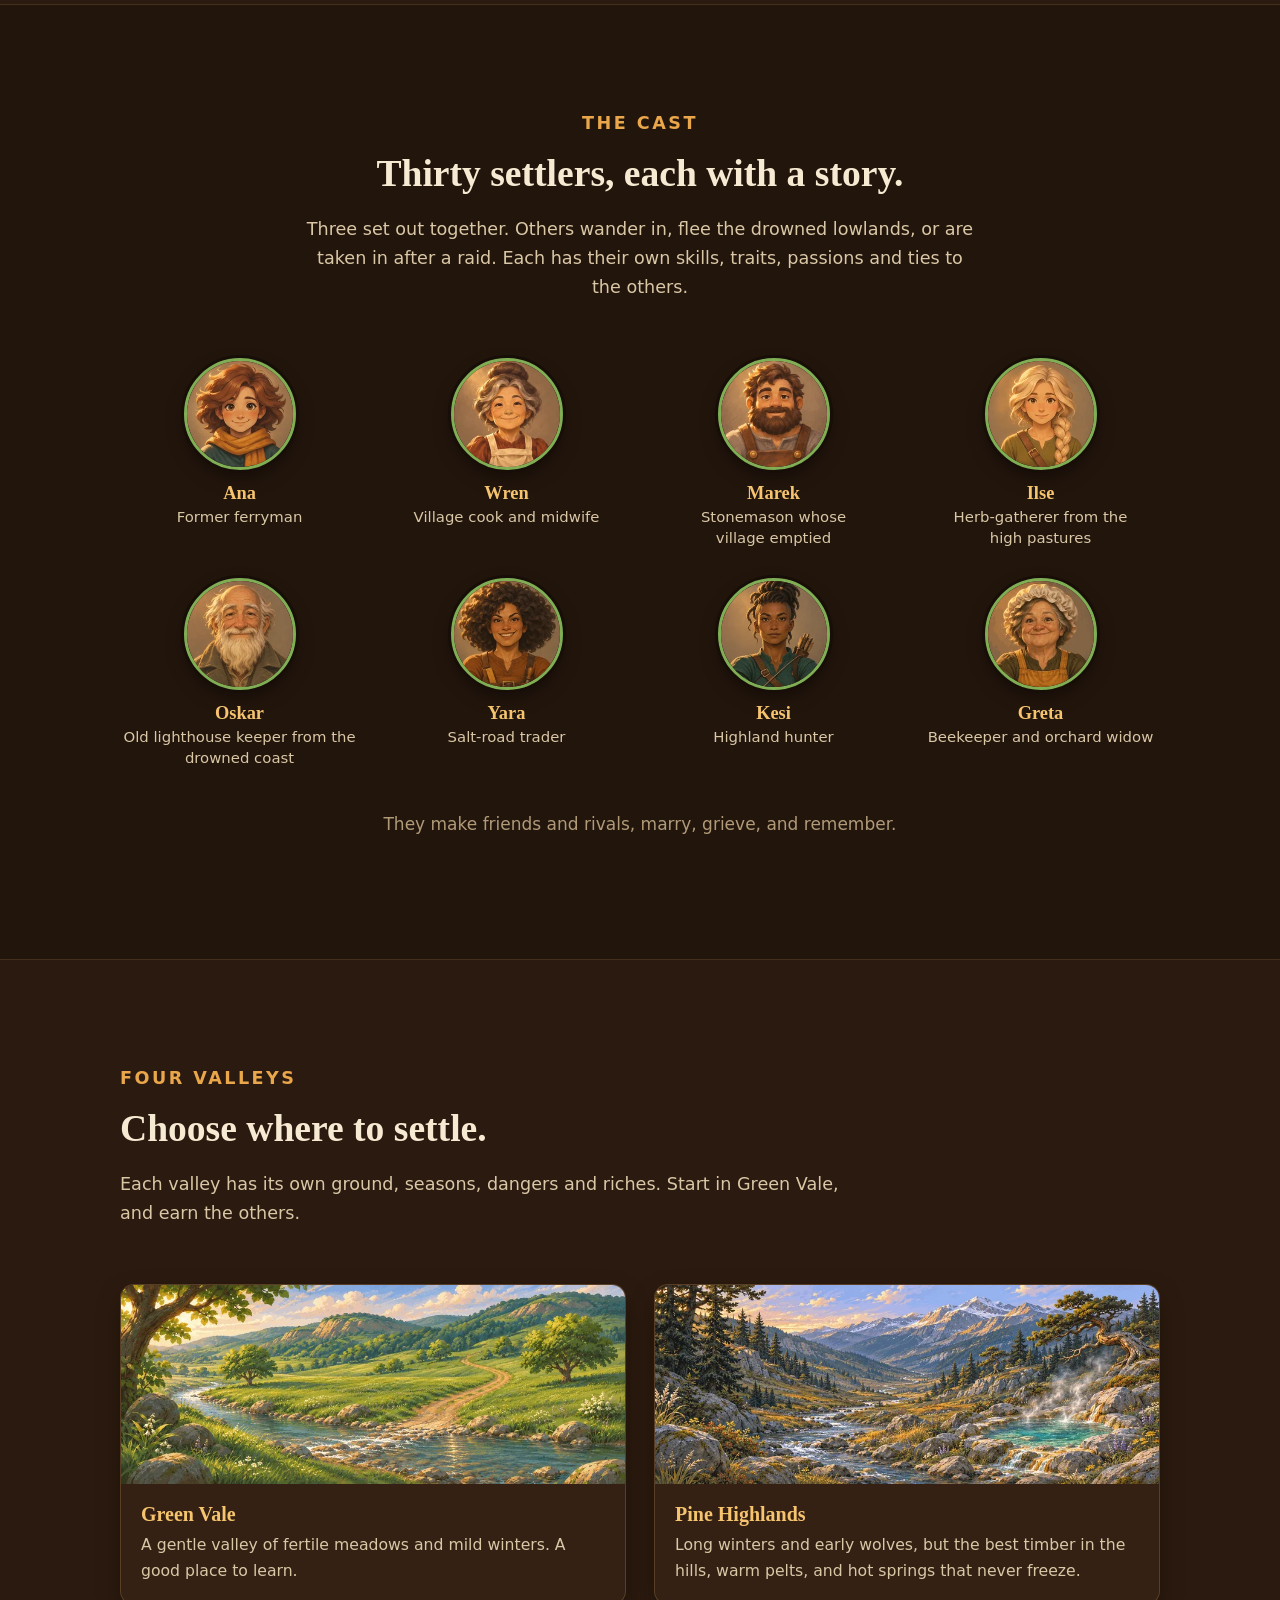
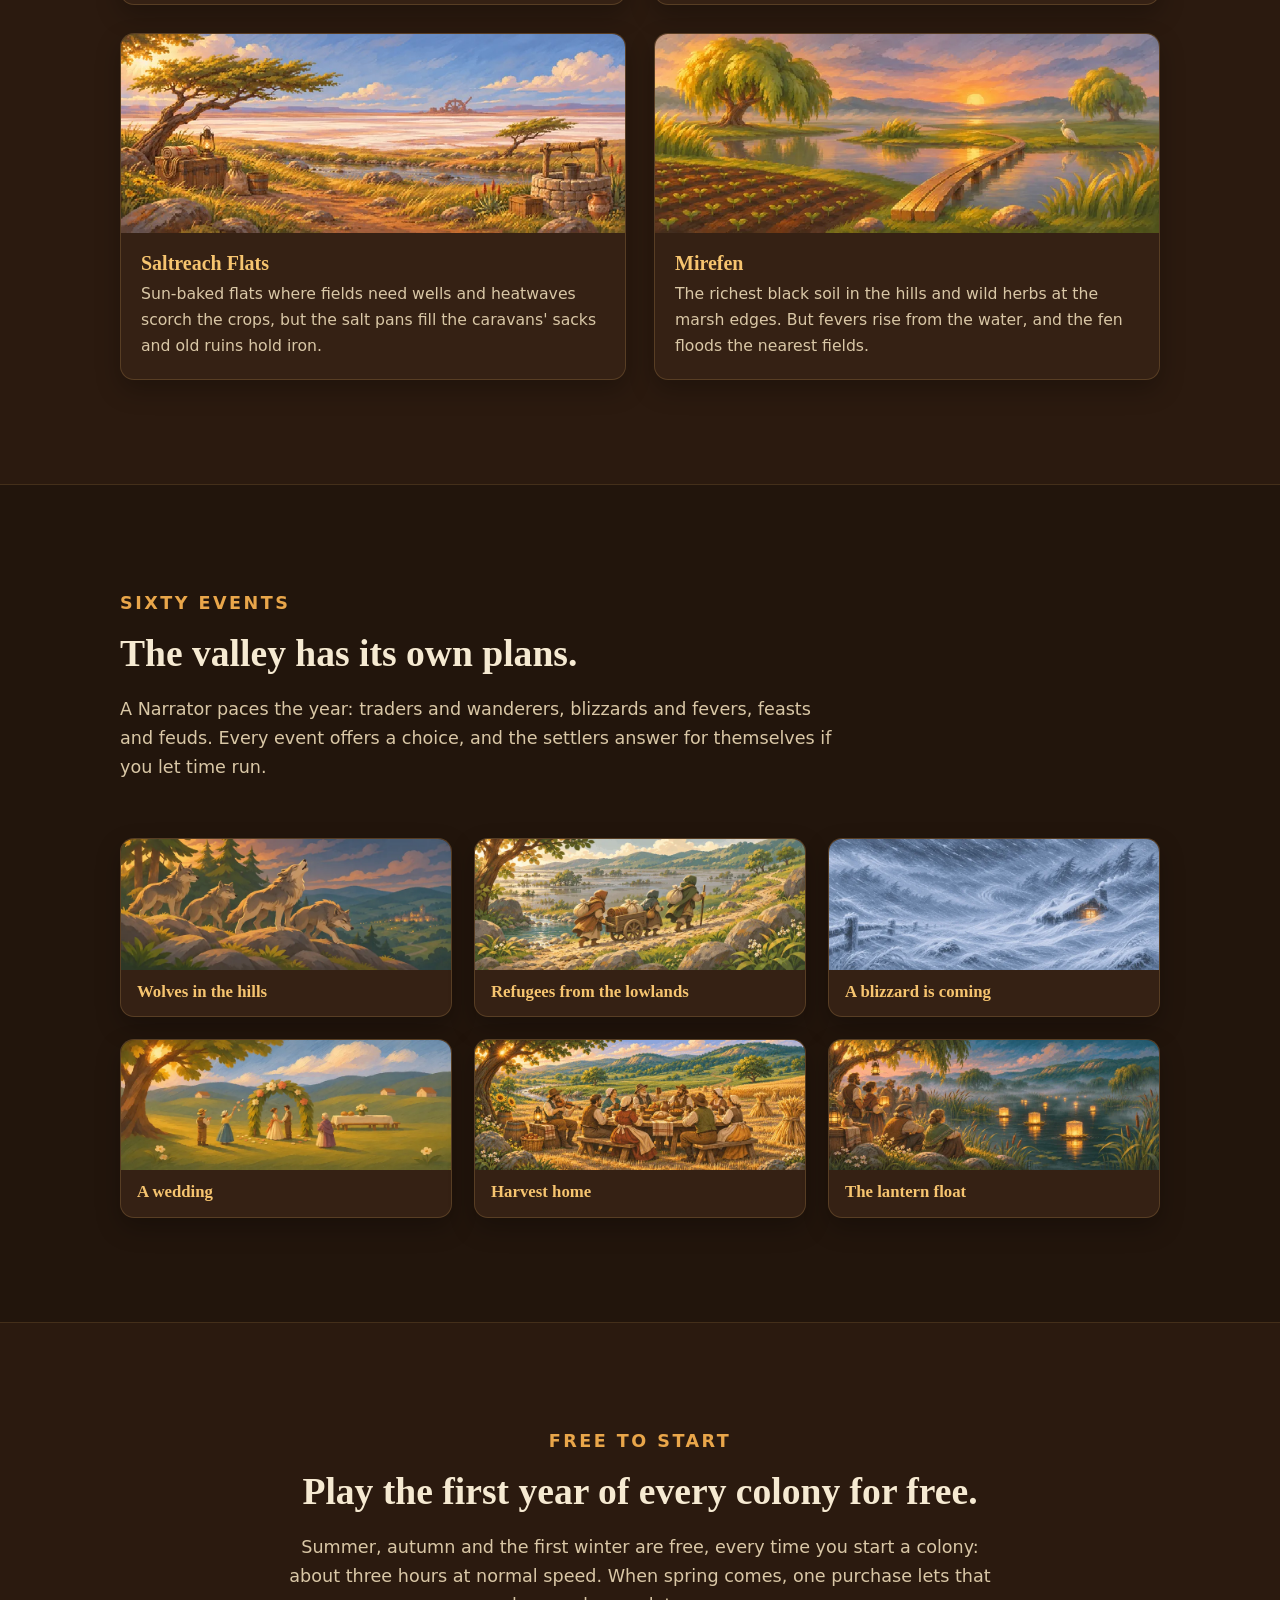
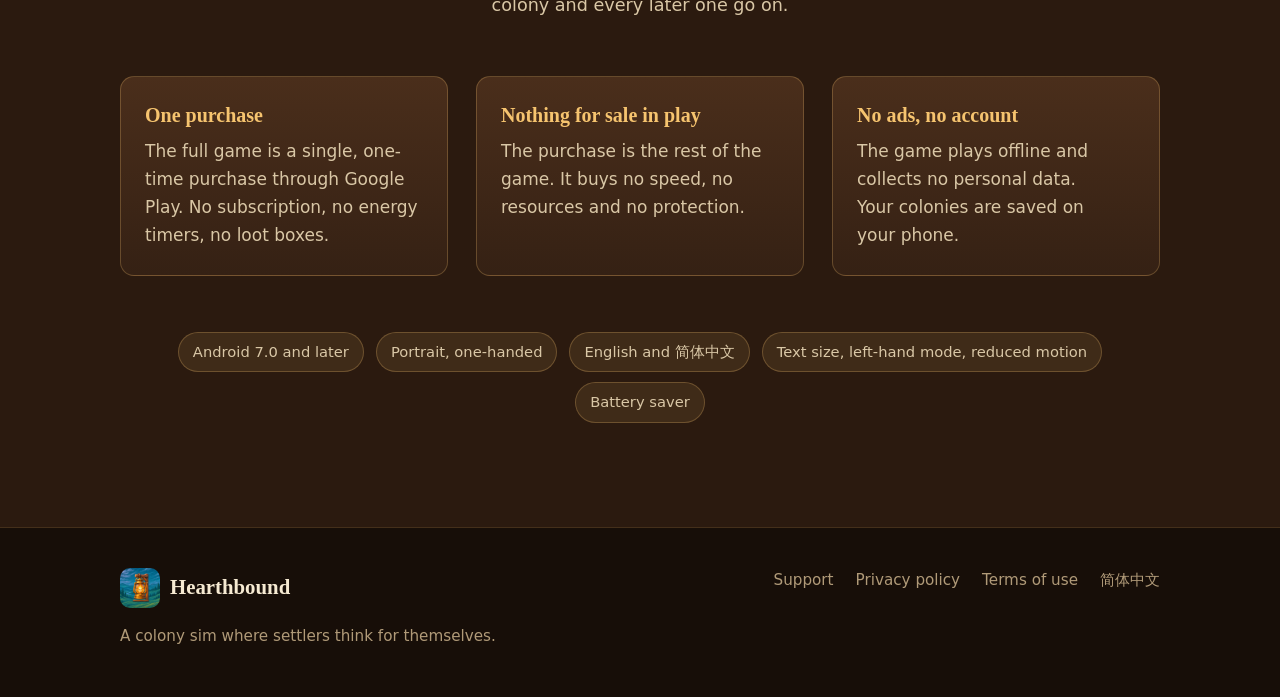
==== commit cd17de63: "Site brought up to the game as of 0.1.4 and the guide Screenshots retaken from today's game (hex map" ====
--- a/index.html
+++ b/index.html
@@ -63,7 +63,7 @@
 
       <article class="feature">
         <div class="feature-media">
-          <figure class="phone"><img src="assets/shots/settler.webp" width="600" height="1298" loading="lazy" alt="Marek's sheet: a stonemason, his Wisdom, his traits, his Role and what he is doing right now."></figure>
+          <figure class="phone"><img src="assets/shots/settler.webp" width="600" height="1298" loading="lazy" alt="Ana's sheet: a former ferryman, with Wisdom, traits, Role and what Ana is doing right now."></figure>
         </div>
         <div class="feature-text">
           <p class="eyebrow">Minds of their own</p>
@@ -88,7 +88,7 @@
 
       <article class="feature">
         <div class="feature-media">
-          <figure class="phone"><img src="assets/shots/lesson.webp" width="600" height="1298" loading="lazy" alt="A Lesson card: Wren has learned 'A roof before comfort' after nights on the cold ground."></figure>
+          <figure class="phone"><img src="assets/shots/lesson.webp" width="600" height="1298" loading="lazy" alt="A Lesson card: Odile has learned 'A roof before comfort' after nights on the cold ground."></figure>
         </div>
         <div class="feature-text">
           <p class="eyebrow">Lessons and Wisdom</p>
@@ -99,7 +99,7 @@
 
       <article class="feature flip">
         <div class="feature-media pair">
-          <figure class="phone"><img src="assets/shots/autumn.webp" width="600" height="1298" loading="lazy" alt="The colony in autumn, its meadows gone to straw and gold."><figcaption>Autumn</figcaption></figure>
+          <figure class="phone"><img src="assets/shots/autumn.webp" width="600" height="1298" loading="lazy" alt="The colony in autumn, its meadows turning to straw."><figcaption>Autumn</figcaption></figure>
           <figure class="phone"><img src="assets/shots/winter.webp" width="600" height="1298" loading="lazy" alt="The same colony under snow, the ground clear round its warm houses."><figcaption>Winter</figcaption></figure>
         </div>
         <div class="feature-text">
@@ -112,7 +112,7 @@
 
       <article class="feature">
         <div class="feature-media">
-          <figure class="phone"><img src="assets/shots/raid.webp" width="600" height="1298" loading="lazy" alt="A colony inside a palisade ring with a watchtower, just after a raid."></figure>
+          <figure class="phone"><img src="assets/shots/raid.webp" width="600" height="1298" loading="lazy" alt="A colony inside a palisade ring, just after a raid."></figure>
         </div>
         <div class="feature-text">
           <p class="eyebrow">Threats</p>
